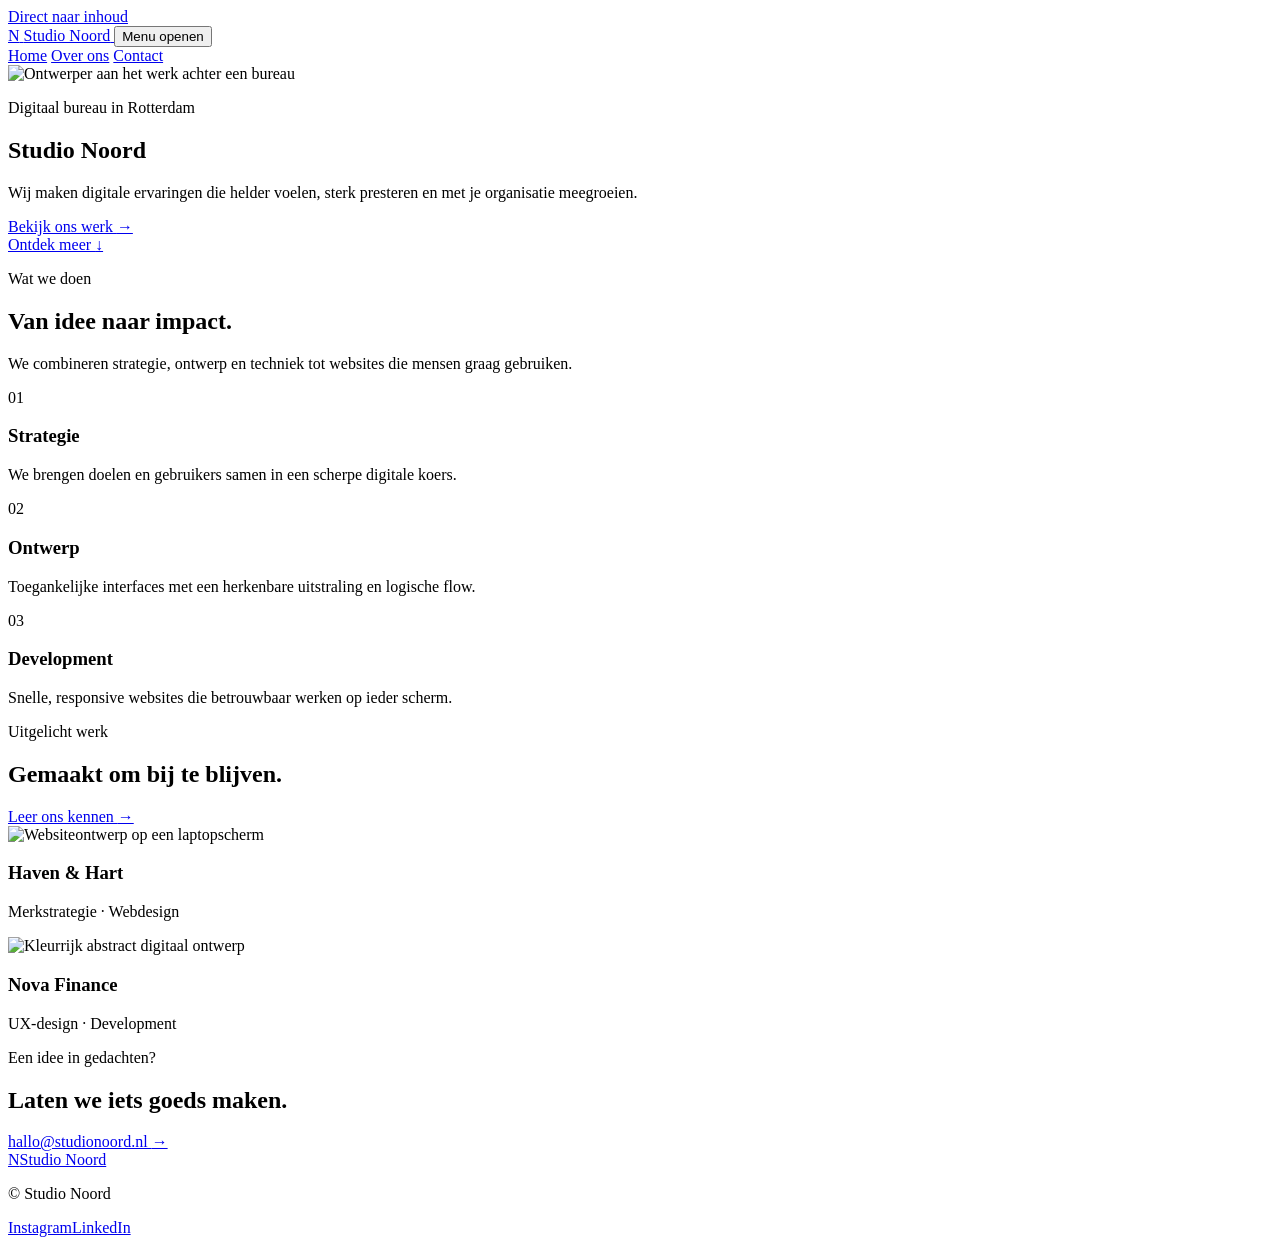
==== index.html @ 5a5fec5f "feat: voeg responsive homepage toe" ====
<!doctype html>
<html lang="nl">
<head>
  <meta charset="UTF-8">
  <meta name="viewport" content="width=device-width, initial-scale=1.0">
  <meta name="description" content="Studio Noord ontwerpt heldere digitale ervaringen voor ambitieuze organisaties.">
  <title>Studio Noord | Digitaal ontwerp</title>
  <link rel="preconnect" href="https://fonts.googleapis.com">
  <link rel="preconnect" href="https://fonts.gstatic.com" crossorigin>
  <link href="https://fonts.googleapis.com/css2?family=DM+Sans:wght@400;500;600;700&family=Space+Grotesk:wght@500;600;700&display=swap" rel="stylesheet">
  <link rel="stylesheet" href="css/style.css">
  <script src="js/main.js" defer></script>
</head>
<body>
  <a class="skip-link" href="#main">Direct naar inhoud</a>
  <header class="site-header">
    <a class="brand" href="index.html" aria-label="Studio Noord, home">
      <span class="brand-mark">N</span>
      <span>Studio Noord</span>
    </a>
    <button class="menu-button" type="button" aria-expanded="false" aria-controls="main-nav">
      <span class="menu-icon" aria-hidden="true"></span>
      <span class="sr-only">Menu openen</span>
    </button>
    <nav id="main-nav" class="main-nav" aria-label="Hoofdnavigatie">
      <a class="active" href="index.html" aria-current="page">Home</a>
      <a href="over-ons.html">Over ons</a>
      <a class="nav-cta" href="#contact">Contact</a>
    </nav>
  </header>

  <main id="main">
    <section class="hero">
      <img src="https://images.unsplash.com/photo-1558655146-9f40138edfeb?auto=format&fit=crop&w=1800&q=85" alt="Ontwerper aan het werk achter een bureau">
      <div class="hero-overlay"></div>
      <div class="hero-content">
        <p class="eyebrow">Digitaal bureau in Rotterdam</p>
        <h1>Studio Noord</h1>
        <p class="hero-text">Wij maken digitale ervaringen die helder voelen, sterk presteren en met je organisatie meegroeien.</p>
        <a class="button button-primary" href="#werk">Bekijk ons werk <span aria-hidden="true">→</span></a>
      </div>
      <a class="scroll-cue" href="#diensten">Ontdek meer <span aria-hidden="true">↓</span></a>
    </section>

    <section id="diensten" class="section">
      <div class="section-heading">
        <div>
          <p class="eyebrow">Wat we doen</p>
          <h2>Van idee naar impact.</h2>
        </div>
        <p>We combineren strategie, ontwerp en techniek tot websites die mensen graag gebruiken.</p>
      </div>
      <div class="service-grid">
        <article class="service">
          <span class="service-number">01</span>
          <h3>Strategie</h3>
          <p>We brengen doelen en gebruikers samen in een scherpe digitale koers.</p>
        </article>
        <article class="service">
          <span class="service-number">02</span>
          <h3>Ontwerp</h3>
          <p>Toegankelijke interfaces met een herkenbare uitstraling en logische flow.</p>
        </article>
        <article class="service">
          <span class="service-number">03</span>
          <h3>Development</h3>
          <p>Snelle, responsive websites die betrouwbaar werken op ieder scherm.</p>
        </article>
      </div>
    </section>

    <section id="werk" class="work-section">
      <div class="section-heading light">
        <div>
          <p class="eyebrow">Uitgelicht werk</p>
          <h2>Gemaakt om bij te blijven.</h2>
        </div>
        <a class="text-link" href="over-ons.html">Leer ons kennen <span aria-hidden="true">→</span></a>
      </div>
      <div class="project-grid">
        <article class="project project-wide">
          <img src="https://images.unsplash.com/photo-1559028012-481c04fa702d?auto=format&fit=crop&w=1400&q=85" alt="Websiteontwerp op een laptopscherm" loading="lazy">
          <div class="project-meta"><h3>Haven & Hart</h3><p>Merkstrategie · Webdesign</p></div>
        </article>
        <article class="project">
          <img src="https://images.unsplash.com/photo-1618005198919-d3d4b5a92ead?auto=format&fit=crop&w=1000&q=85" alt="Kleurrijk abstract digitaal ontwerp" loading="lazy">
          <div class="project-meta"><h3>Nova Finance</h3><p>UX-design · Development</p></div>
        </article>
      </div>
    </section>

    <section id="contact" class="contact-section">
      <p class="eyebrow">Een idee in gedachten?</p>
      <h2>Laten we iets goeds maken.</h2>
      <a class="button button-dark" href="mailto:hallo@studionoord.nl">hallo@studionoord.nl <span aria-hidden="true">→</span></a>
    </section>
  </main>

  <footer class="site-footer">
    <a class="brand" href="index.html"><span class="brand-mark">N</span><span>Studio Noord</span></a>
    <p>© <span data-year></span> Studio Noord</p>
    <div class="footer-links"><a href="#">Instagram</a><a href="#">LinkedIn</a></div>
  </footer>
</body>
</html>
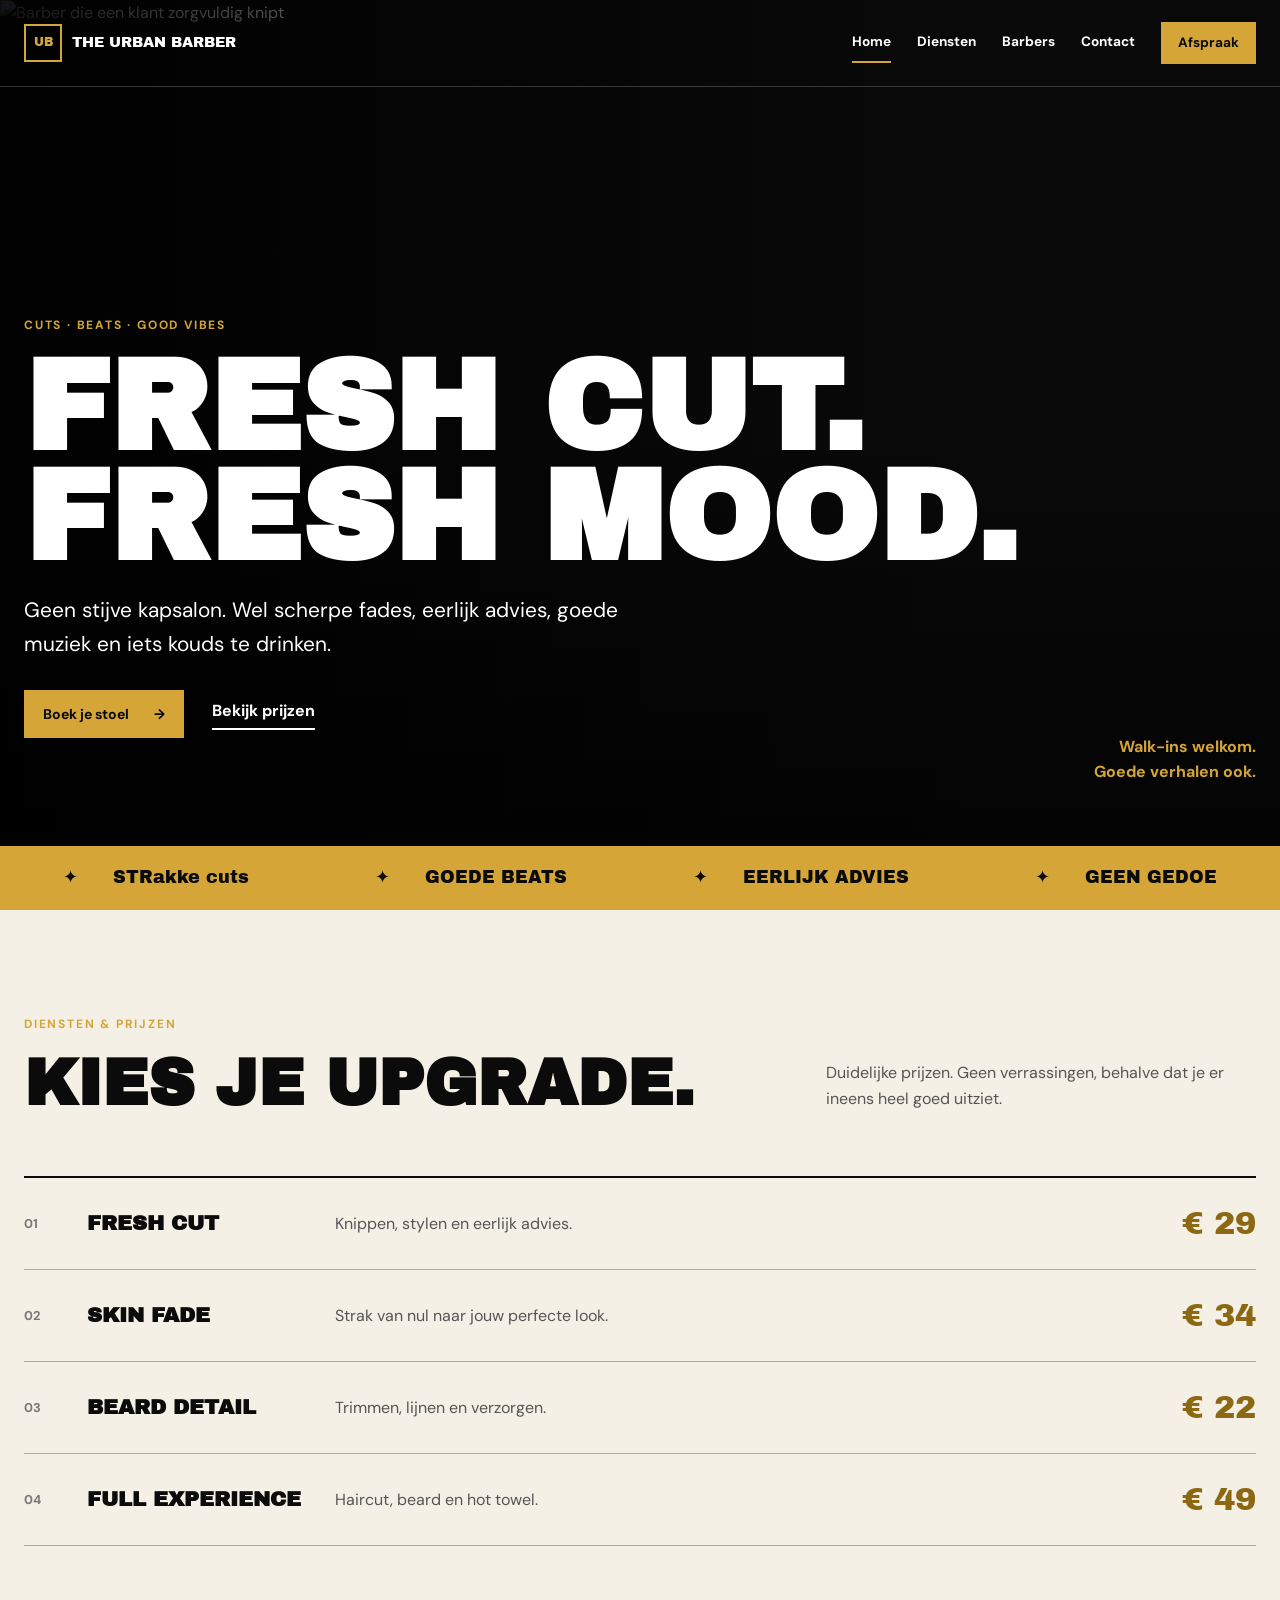
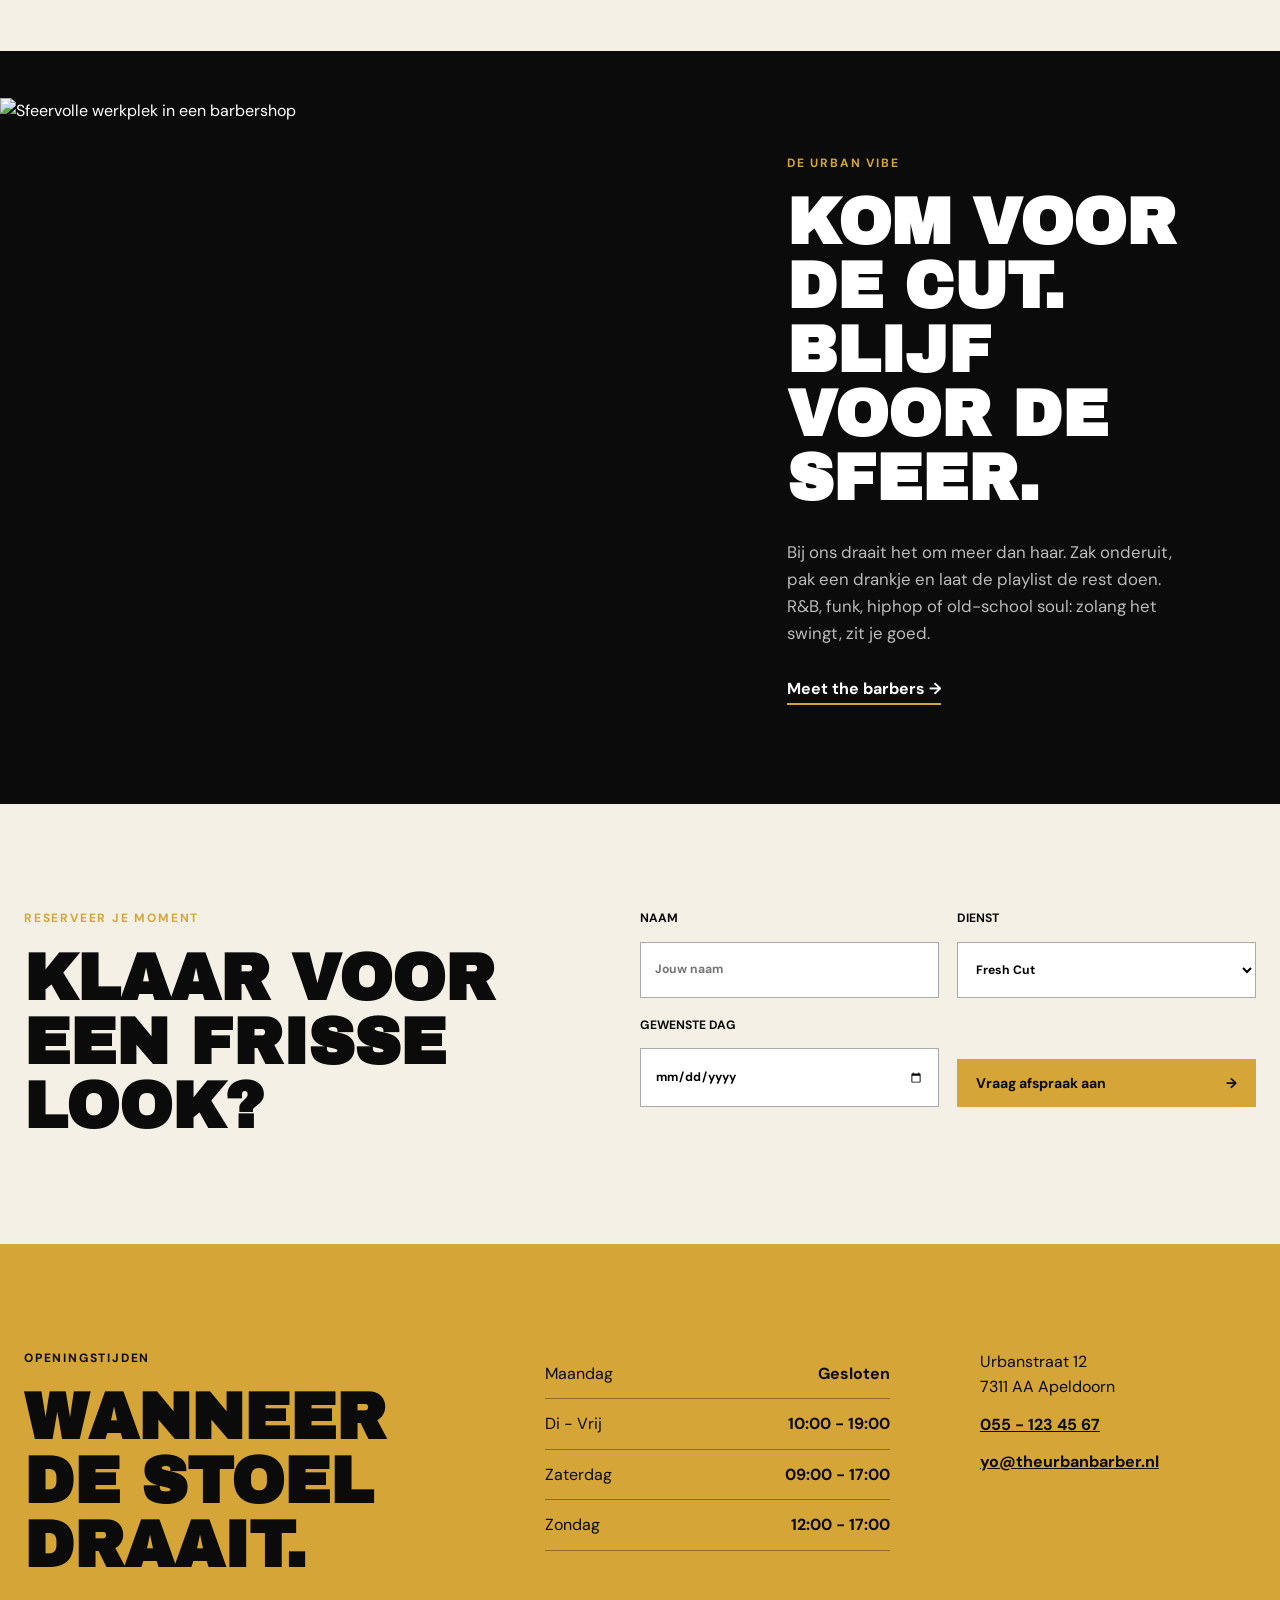
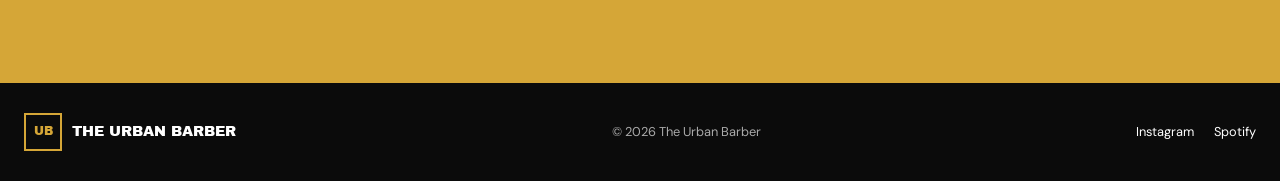
==== commit 2eca2d05: "feat: bouw website om naar The Urban Barber" ====
--- a/index.html
+++ b/index.html
@@ -3,103 +3,101 @@
 <head>
   <meta charset="UTF-8">
   <meta name="viewport" content="width=device-width, initial-scale=1.0">
-  <meta name="description" content="Studio Noord ontwerpt heldere digitale ervaringen voor ambitieuze organisaties.">
-  <title>Studio Noord | Digitaal ontwerp</title>
+  <meta name="description" content="The Urban Barber: strakke cuts, goede beats en een ontspannen sfeer.">
+  <title>The Urban Barber | Cuts, beats & good vibes</title>
   <link rel="preconnect" href="https://fonts.googleapis.com">
   <link rel="preconnect" href="https://fonts.gstatic.com" crossorigin>
-  <link href="https://fonts.googleapis.com/css2?family=DM+Sans:wght@400;500;600;700&family=Space+Grotesk:wght@500;600;700&display=swap" rel="stylesheet">
+  <link href="https://fonts.googleapis.com/css2?family=Archivo+Black&family=DM+Sans:wght@400;500;600;700&display=swap" rel="stylesheet">
   <link rel="stylesheet" href="css/style.css">
   <script src="js/main.js" defer></script>
 </head>
 <body>
   <a class="skip-link" href="#main">Direct naar inhoud</a>
   <header class="site-header">
-    <a class="brand" href="index.html" aria-label="Studio Noord, home">
-      <span class="brand-mark">N</span>
-      <span>Studio Noord</span>
+    <a class="brand" href="index.html" aria-label="The Urban Barber, home">
+      <span class="brand-mark">UB</span>
+      <span>The Urban Barber</span>
     </a>
     <button class="menu-button" type="button" aria-expanded="false" aria-controls="main-nav">
-      <span class="menu-icon" aria-hidden="true"></span>
-      <span class="sr-only">Menu openen</span>
+      <span class="menu-icon" aria-hidden="true"></span><span class="sr-only">Menu openen</span>
     </button>
     <nav id="main-nav" class="main-nav" aria-label="Hoofdnavigatie">
       <a class="active" href="index.html" aria-current="page">Home</a>
-      <a href="over-ons.html">Over ons</a>
-      <a class="nav-cta" href="#contact">Contact</a>
+      <a href="#diensten">Diensten</a>
+      <a href="over-ons.html">Barbers</a>
+      <a href="#contact">Contact</a>
+      <a class="nav-cta" href="#afspraak">Afspraak</a>
     </nav>
   </header>
 
   <main id="main">
     <section class="hero">
-      <img src="https://images.unsplash.com/photo-1558655146-9f40138edfeb?auto=format&fit=crop&w=1800&q=85" alt="Ontwerper aan het werk achter een bureau">
+      <img src="https://images.unsplash.com/photo-1503951914875-452162b0f3f1?auto=format&fit=crop&w=1900&q=88" alt="Barber die een klant zorgvuldig knipt">
       <div class="hero-overlay"></div>
       <div class="hero-content">
-        <p class="eyebrow">Digitaal bureau in Rotterdam</p>
-        <h1>Studio Noord</h1>
-        <p class="hero-text">Wij maken digitale ervaringen die helder voelen, sterk presteren en met je organisatie meegroeien.</p>
-        <a class="button button-primary" href="#werk">Bekijk ons werk <span aria-hidden="true">→</span></a>
+        <p class="eyebrow">Cuts · Beats · Good vibes</p>
+        <h1>Fresh cut.<br>Fresh mood.</h1>
+        <p class="hero-text">Geen stijve kapsalon. Wel scherpe fades, eerlijk advies, goede muziek en iets kouds te drinken.</p>
+        <div class="hero-actions">
+          <a class="button button-primary" href="#afspraak">Boek je stoel <span aria-hidden="true">→</span></a>
+          <a class="text-link" href="#diensten">Bekijk prijzen</a>
+        </div>
       </div>
-      <a class="scroll-cue" href="#diensten">Ontdek meer <span aria-hidden="true">↓</span></a>
+      <p class="hero-note">Walk-ins welkom.<br>Goede verhalen ook.</p>
+    </section>
+
+    <section class="ticker" aria-label="Sfeer van The Urban Barber">
+      <span>STRakke cuts</span><span>GOEDE BEATS</span><span>EERLIJK ADVIES</span><span>GEEN GEDOE</span>
     </section>
 
     <section id="diensten" class="section">
       <div class="section-heading">
-        <div>
-          <p class="eyebrow">Wat we doen</p>
-          <h2>Van idee naar impact.</h2>
-        </div>
-        <p>We combineren strategie, ontwerp en techniek tot websites die mensen graag gebruiken.</p>
+        <div><p class="eyebrow">Diensten & prijzen</p><h2>Kies je upgrade.</h2></div>
+        <p>Duidelijke prijzen. Geen verrassingen, behalve dat je er ineens heel goed uitziet.</p>
       </div>
-      <div class="service-grid">
-        <article class="service">
-          <span class="service-number">01</span>
-          <h3>Strategie</h3>
-          <p>We brengen doelen en gebruikers samen in een scherpe digitale koers.</p>
-        </article>
-        <article class="service">
-          <span class="service-number">02</span>
-          <h3>Ontwerp</h3>
-          <p>Toegankelijke interfaces met een herkenbare uitstraling en logische flow.</p>
-        </article>
-        <article class="service">
-          <span class="service-number">03</span>
-          <h3>Development</h3>
-          <p>Snelle, responsive websites die betrouwbaar werken op ieder scherm.</p>
-        </article>
+      <div class="price-list">
+        <article class="price-item"><div><span>01</span><h3>Fresh Cut</h3><p>Knippen, stylen en eerlijk advies.</p></div><strong>€ 29</strong></article>
+        <article class="price-item"><div><span>02</span><h3>Skin Fade</h3><p>Strak van nul naar jouw perfecte look.</p></div><strong>€ 34</strong></article>
+        <article class="price-item"><div><span>03</span><h3>Beard Detail</h3><p>Trimmen, lijnen en verzorgen.</p></div><strong>€ 22</strong></article>
+        <article class="price-item"><div><span>04</span><h3>Full Experience</h3><p>Haircut, beard en hot towel.</p></div><strong>€ 49</strong></article>
       </div>
     </section>
 
-    <section id="werk" class="work-section">
-      <div class="section-heading light">
-        <div>
-          <p class="eyebrow">Uitgelicht werk</p>
-          <h2>Gemaakt om bij te blijven.</h2>
-        </div>
-        <a class="text-link" href="over-ons.html">Leer ons kennen <span aria-hidden="true">→</span></a>
-      </div>
-      <div class="project-grid">
-        <article class="project project-wide">
-          <img src="https://images.unsplash.com/photo-1559028012-481c04fa702d?auto=format&fit=crop&w=1400&q=85" alt="Websiteontwerp op een laptopscherm" loading="lazy">
-          <div class="project-meta"><h3>Haven & Hart</h3><p>Merkstrategie · Webdesign</p></div>
-        </article>
-        <article class="project">
-          <img src="https://images.unsplash.com/photo-1618005198919-d3d4b5a92ead?auto=format&fit=crop&w=1000&q=85" alt="Kleurrijk abstract digitaal ontwerp" loading="lazy">
-          <div class="project-meta"><h3>Nova Finance</h3><p>UX-design · Development</p></div>
-        </article>
+    <section class="vibe-section">
+      <img src="https://images.unsplash.com/photo-1621605815971-fbc98d665033?auto=format&fit=crop&w=1500&q=88" alt="Sfeervolle werkplek in een barbershop" loading="lazy">
+      <div class="vibe-copy">
+        <p class="eyebrow">De Urban vibe</p>
+        <h2>Kom voor de cut. Blijf voor de sfeer.</h2>
+        <p>Bij ons draait het om meer dan haar. Zak onderuit, pak een drankje en laat de playlist de rest doen. R&B, funk, hiphop of old-school soul: zolang het swingt, zit je goed.</p>
+        <a class="text-link gold" href="over-ons.html">Meet the barbers <span aria-hidden="true">→</span></a>
       </div>
     </section>
 
+    <section id="afspraak" class="booking-section">
+      <div>
+        <p class="eyebrow">Reserveer je moment</p>
+        <h2>Klaar voor een frisse look?</h2>
+      </div>
+      <form class="booking-form">
+        <label>Naam<input type="text" name="naam" placeholder="Jouw naam" required></label>
+        <label>Dienst<select name="dienst"><option>Fresh Cut</option><option>Skin Fade</option><option>Beard Detail</option><option>Full Experience</option></select></label>
+        <label>Gewenste dag<input type="date" name="datum" required></label>
+        <button class="button button-primary" type="submit">Vraag afspraak aan <span aria-hidden="true">→</span></button>
+        <p class="form-status" aria-live="polite"></p>
+      </form>
+    </section>
+
     <section id="contact" class="contact-section">
-      <p class="eyebrow">Een idee in gedachten?</p>
-      <h2>Laten we iets goeds maken.</h2>
-      <a class="button button-dark" href="mailto:hallo@studionoord.nl">hallo@studionoord.nl <span aria-hidden="true">→</span></a>
+      <div><p class="eyebrow">Openingstijden</p><h2>Wanneer de stoel draait.</h2></div>
+      <dl class="hours"><div><dt>Maandag</dt><dd>Gesloten</dd></div><div><dt>Di - Vrij</dt><dd>10:00 - 19:00</dd></div><div><dt>Zaterdag</dt><dd>09:00 - 17:00</dd></div><div><dt>Zondag</dt><dd>12:00 - 17:00</dd></div></dl>
+      <div class="contact-details"><p>Urbanstraat 12<br>7311 AA Apeldoorn</p><a href="tel:+31551234567">055 - 123 45 67</a><a href="mailto:yo@theurbanbarber.nl">yo@theurbanbarber.nl</a></div>
     </section>
   </main>
 
   <footer class="site-footer">
-    <a class="brand" href="index.html"><span class="brand-mark">N</span><span>Studio Noord</span></a>
-    <p>© <span data-year></span> Studio Noord</p>
-    <div class="footer-links"><a href="#">Instagram</a><a href="#">LinkedIn</a></div>
+    <a class="brand" href="index.html"><span class="brand-mark">UB</span><span>The Urban Barber</span></a>
+    <p>© <span data-year></span> The Urban Barber</p>
+    <div class="footer-links"><a href="#">Instagram</a><a href="#">Spotify</a></div>
   </footer>
 </body>
 </html>
--- a/css/style.css
+++ b/css/style.css
@@ -0,0 +1,8 @@
+:root{--black:#0b0b0b;--ink:#151515;--gold:#d5a637;--cream:#f4f0e6;--white:#fff;--muted:#aaa;--line:#343434;--max:1240px}
+*{box-sizing:border-box}html{scroll-behavior:smooth}body{margin:0;background:var(--black);color:var(--white);font-family:"DM Sans",sans-serif;line-height:1.6}img{display:block;width:100%;object-fit:cover}a{color:inherit;text-decoration:none}h1,h2,h3,p{margin-top:0}h1,h2,h3,.brand{font-family:"Archivo Black",sans-serif;letter-spacing:0;text-transform:uppercase}h2{margin-bottom:0;font-size:clamp(2.3rem,5vw,4.8rem);line-height:1}.sr-only{position:absolute;width:1px;height:1px;padding:0;margin:-1px;overflow:hidden;clip:rect(0,0,0,0);white-space:nowrap;border:0}.skip-link{position:fixed;top:8px;left:8px;z-index:100;padding:10px 16px;background:var(--gold);color:var(--black);transform:translateY(-150%)}.skip-link:focus{transform:translateY(0)}
+.site-header{position:absolute;z-index:20;top:0;left:0;display:flex;width:100%;align-items:center;justify-content:space-between;padding:22px max(24px,calc((100vw - var(--max))/2));border-bottom:1px solid rgba(255,255,255,.2)}.site-header.solid{position:relative;background:var(--black)}.brand{display:inline-flex;align-items:center;gap:10px;font-size:.9rem}.brand-mark{display:grid;width:38px;height:38px;place-items:center;border:2px solid var(--gold);color:var(--gold);font-size:.75rem}.main-nav{display:flex;align-items:center;gap:26px;font-size:.85rem;font-weight:700}.main-nav a:not(.nav-cta){padding:8px 0;border-bottom:2px solid transparent}.main-nav a.active,.main-nav a:hover{border-color:var(--gold)}.nav-cta{padding:10px 17px;background:var(--gold);color:var(--black)}.menu-button{display:none;width:44px;height:44px;border:0;background:var(--gold);cursor:pointer}.menu-icon,.menu-icon::before,.menu-icon::after{display:block;width:20px;height:2px;margin:auto;background:var(--black);content:"";transition:.2s}.menu-icon::before{transform:translateY(-6px)}.menu-icon::after{transform:translateY(4px)}
+.hero{position:relative;display:grid;min-height:94vh;align-items:end}.hero>img,.hero-overlay{position:absolute;inset:0;width:100%;height:100%}.hero-overlay{background:linear-gradient(90deg,rgba(0,0,0,.92),rgba(0,0,0,.15) 75%),linear-gradient(0deg,rgba(0,0,0,.65),transparent 50%)}.hero-content{position:relative;z-index:2;width:min(var(--max),calc(100% - 48px));margin:0 auto;padding-bottom:12vh}.eyebrow{margin-bottom:18px;color:var(--gold);font-size:.75rem;font-weight:700;letter-spacing:.15em;text-transform:uppercase}.hero h1,.page-intro h1{max-width:1050px;margin-bottom:20px;font-size:clamp(4.2rem,10vw,9rem);line-height:.86}.hero-text{max-width:630px;margin-bottom:30px;font-size:clamp(1.05rem,2vw,1.3rem)}.hero-actions{display:flex;align-items:center;gap:28px}.button{display:inline-flex;align-items:center;gap:25px;padding:15px 19px;border:0;font:700 .88rem "DM Sans",sans-serif;cursor:pointer}.button-primary{background:var(--gold);color:var(--black)}.text-link{padding-bottom:4px;border-bottom:2px solid var(--white);font-weight:700}.text-link.gold{border-color:var(--gold)}.hero-note{position:absolute;right:max(24px,calc((100vw - var(--max))/2));bottom:45px;z-index:2;color:var(--gold);font-weight:700;text-align:right}.ticker{display:flex;justify-content:space-around;gap:35px;padding:18px;overflow:hidden;background:var(--gold);color:var(--black);font-family:"Archivo Black",sans-serif;font-size:clamp(.8rem,2vw,1.1rem);white-space:nowrap}.ticker span::before{content:"✦";margin-right:35px}
+.section,.booking-section,.contact-section,.barber-grid,.playlist-section{padding:105px max(24px,calc((100vw - var(--max))/2))}.section{background:var(--cream);color:var(--black)}.section-heading{display:flex;align-items:end;justify-content:space-between;gap:60px;margin-bottom:60px}.section-heading>p{max-width:430px;margin-bottom:5px;color:#555}.price-list{border-top:2px solid var(--black)}.price-item{display:flex;align-items:center;justify-content:space-between;gap:30px;padding:28px 0;border-bottom:1px solid #aaa}.price-item div{display:grid;grid-template-columns:45px 230px 1fr;align-items:center;gap:18px}.price-item span{color:#777;font-size:.8rem;font-weight:700}.price-item h3,.price-item p{margin:0}.price-item h3{font-size:1.3rem}.price-item p{color:#555}.price-item strong{color:#8c6812;font:2rem "Archivo Black",sans-serif}
+.vibe-section{display:grid;grid-template-columns:1.15fr 1fr;align-items:center}.vibe-section img{min-height:660px}.vibe-copy{padding:8vw}.vibe-copy h2{margin-bottom:28px}.vibe-copy>p:not(.eyebrow){max-width:570px;margin-bottom:30px;color:#bbb;font-size:1.05rem}.booking-section{display:grid;grid-template-columns:1fr 1.2fr;gap:8vw;background:var(--cream);color:var(--black)}.booking-form{display:grid;grid-template-columns:1fr 1fr;gap:18px}.booking-form label{display:grid;gap:6px;font-size:.76rem;font-weight:700;text-transform:uppercase}.booking-form input,.booking-form select{width:100%;padding:14px;border:1px solid #aaa;background:var(--white);font:inherit}.booking-form .button{align-self:end;justify-content:space-between}.form-status{grid-column:1/-1;margin:0;color:#735718;font-weight:700}.contact-section{display:grid;grid-template-columns:1.25fr 1fr .8fr;gap:7vw;background:var(--gold);color:var(--black)}.contact-section .eyebrow{color:var(--black)}.hours{margin:0}.hours div{display:flex;justify-content:space-between;gap:20px;padding:12px 0;border-bottom:1px solid rgba(0,0,0,.35)}.hours dd{margin:0;font-weight:700}.contact-details{display:flex;flex-direction:column;gap:12px}.contact-details p{margin:0}.contact-details a{font-weight:700;text-decoration:underline}.site-footer{display:flex;align-items:center;justify-content:space-between;gap:25px;padding:30px max(24px,calc((100vw - var(--max))/2));font-size:.8rem}.site-footer p{margin:0;color:var(--muted)}.footer-links{display:flex;gap:20px}
+.page-intro{padding:120px max(24px,calc((100vw - var(--max))/2)) 95px;background:var(--cream);color:var(--black)}.page-intro h1{max-width:1150px}.page-intro>p:last-child{max-width:670px;margin:32px 0 0;color:#555;font-size:1.15rem}.barber-grid{display:grid;grid-template-columns:repeat(3,1fr);gap:25px}.barber img{aspect-ratio:3/4;margin-bottom:22px;filter:grayscale(1);transition:.3s}.barber:hover img{filter:grayscale(0)}.barber span{color:var(--gold);font-size:.72rem;font-weight:700;text-transform:uppercase}.barber h2{margin:8px 0;font-size:2.3rem}.barber p{color:#bbb}.playlist-section{display:grid;grid-template-columns:1.4fr 1fr auto;align-items:end;gap:50px;background:var(--ink)}.playlist-section>p{margin:0;color:#bbb}
+@media(max-width:800px){.site-header{padding:14px 18px}.brand{font-size:.72rem}.menu-button{position:relative;z-index:22;display:block}.main-nav{position:fixed;inset:0;z-index:21;display:none;flex-direction:column;align-items:stretch;justify-content:center;padding:28px;background:var(--black);font-size:1.4rem}.main-nav.open{display:flex}.main-nav .nav-cta{text-align:center}.menu-button[aria-expanded=true] .menu-icon{background:transparent}.menu-button[aria-expanded=true] .menu-icon::before{transform:translateY(1px) rotate(45deg)}.menu-button[aria-expanded=true] .menu-icon::after{transform:translateY(-1px) rotate(-45deg)}.hero{min-height:88vh}.hero-content{width:calc(100% - 40px);padding-bottom:12vh}.hero h1,.page-intro h1{font-size:clamp(3.5rem,18vw,5.5rem)}.hero-note{display:none}.hero-actions{align-items:flex-start;flex-direction:column}.ticker{justify-content:flex-start}.section,.booking-section,.contact-section,.barber-grid,.playlist-section{padding:72px 20px}.section-heading{display:block;margin-bottom:40px}.section-heading>p{margin-top:22px}.price-item div{display:block}.price-item h3{margin:5px 0}.price-item p{display:none}.price-item strong{font-size:1.5rem}.vibe-section{grid-template-columns:1fr}.vibe-section img{min-height:390px}.vibe-copy{padding:70px 20px}.booking-section,.contact-section,.playlist-section{grid-template-columns:1fr;gap:42px}.booking-form{grid-template-columns:1fr}.barber-grid{grid-template-columns:1fr}.barber img{aspect-ratio:4/3}.site-footer{align-items:flex-start;flex-direction:column}.page-intro{padding:85px 20px 65px}}@media(prefers-reduced-motion:reduce){*,*::before,*::after{scroll-behavior:auto!important;transition:none!important}}
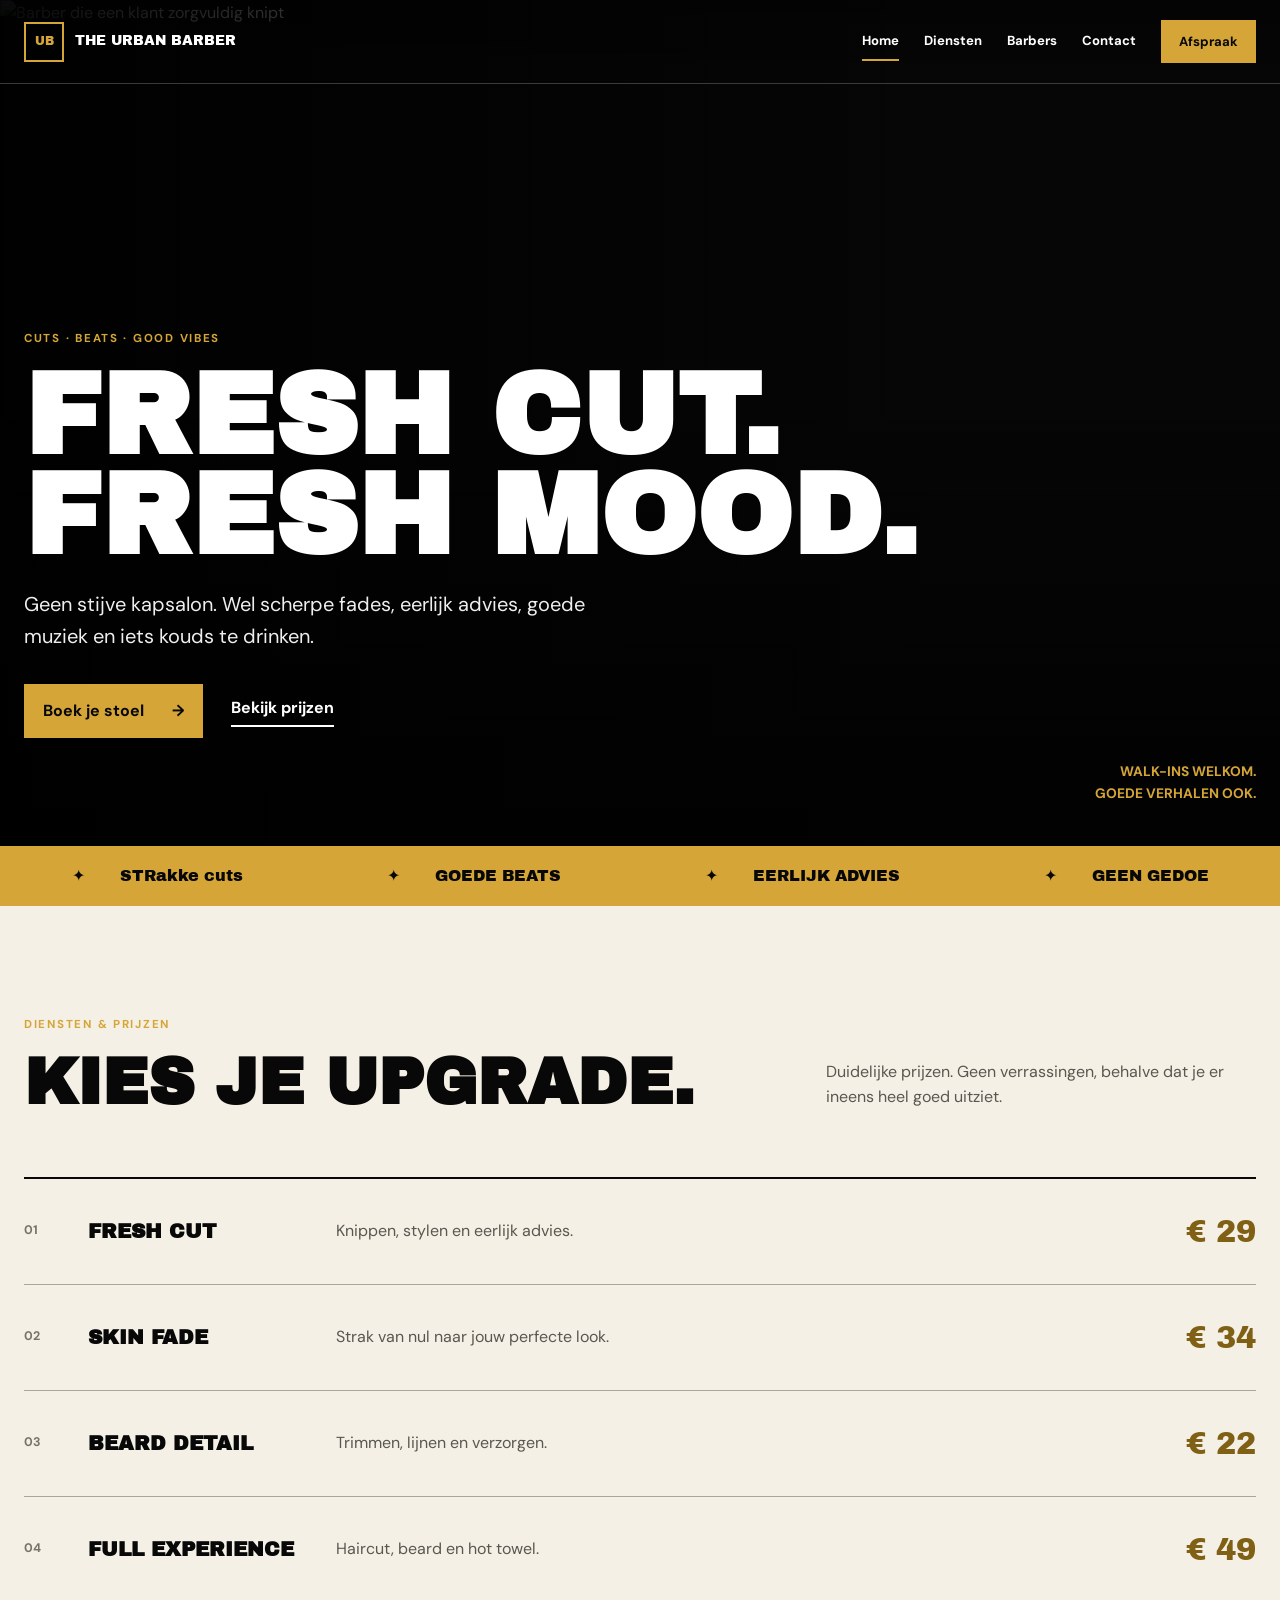
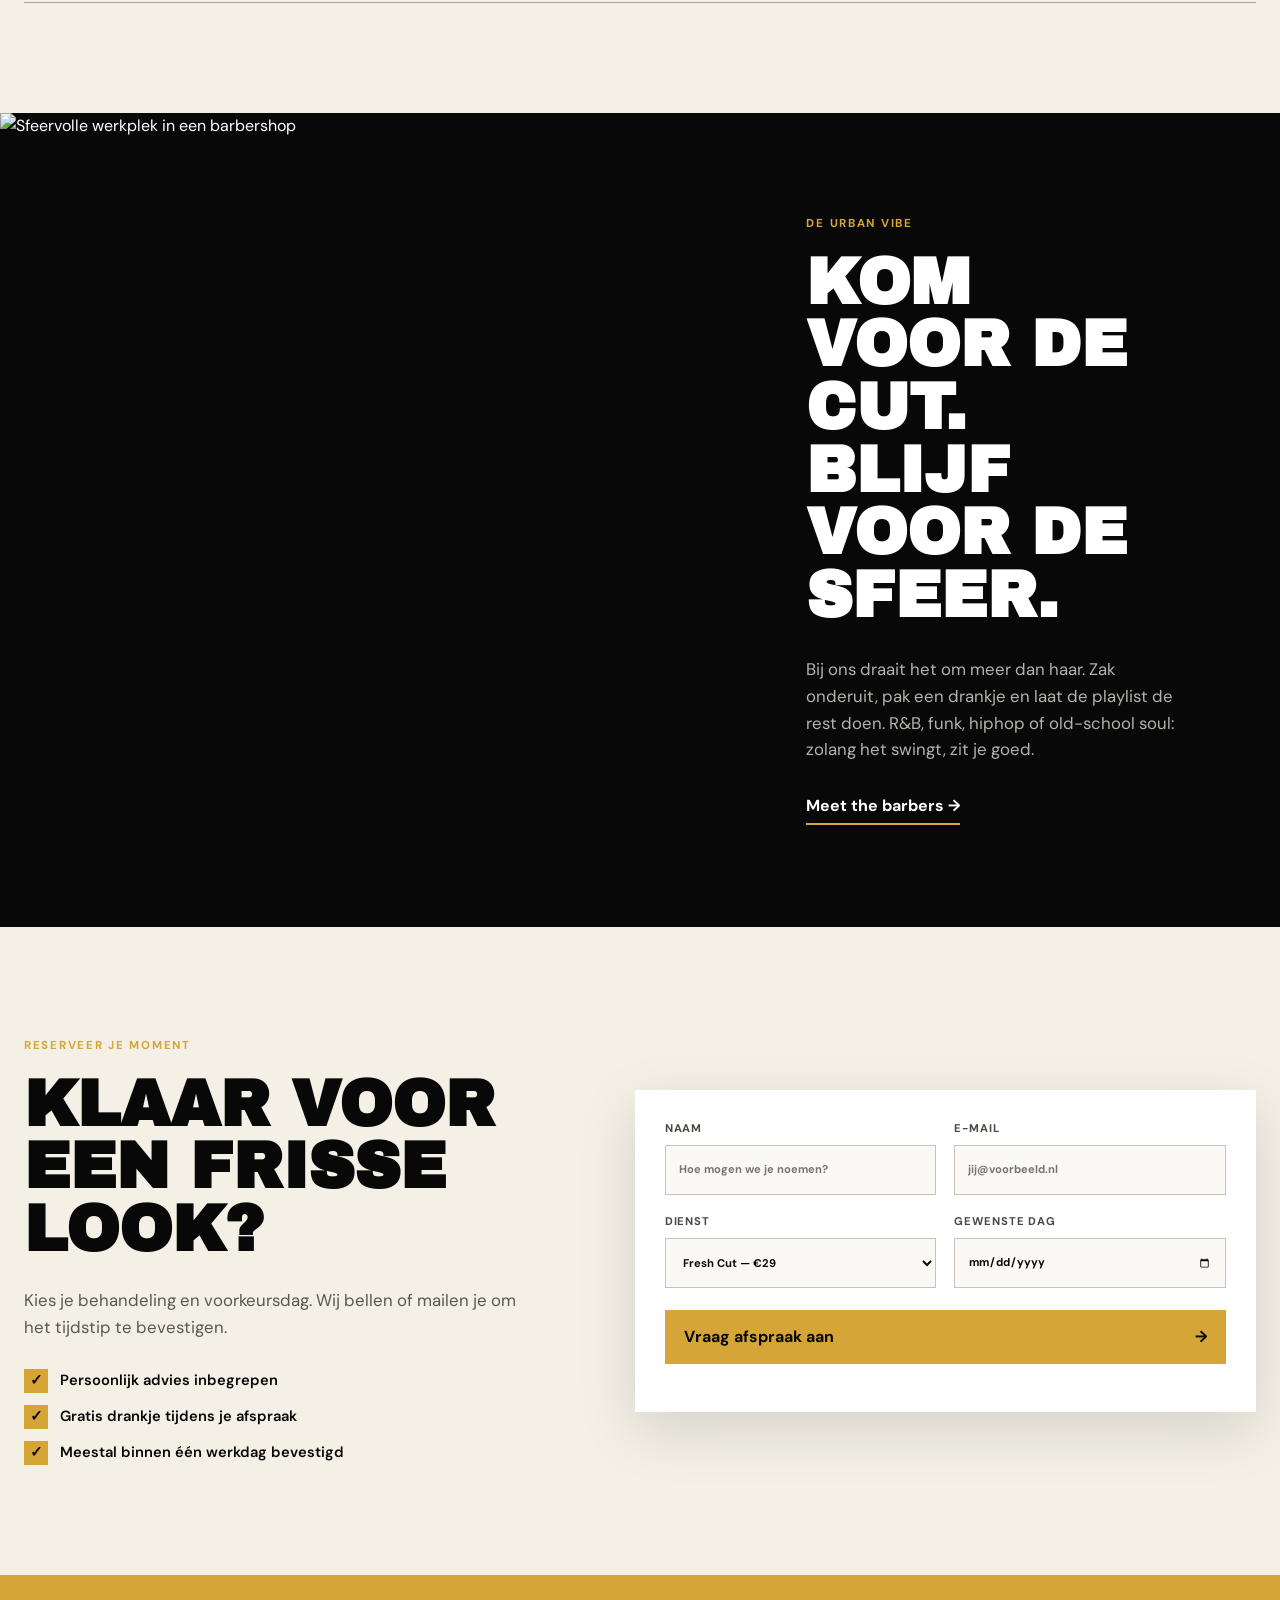
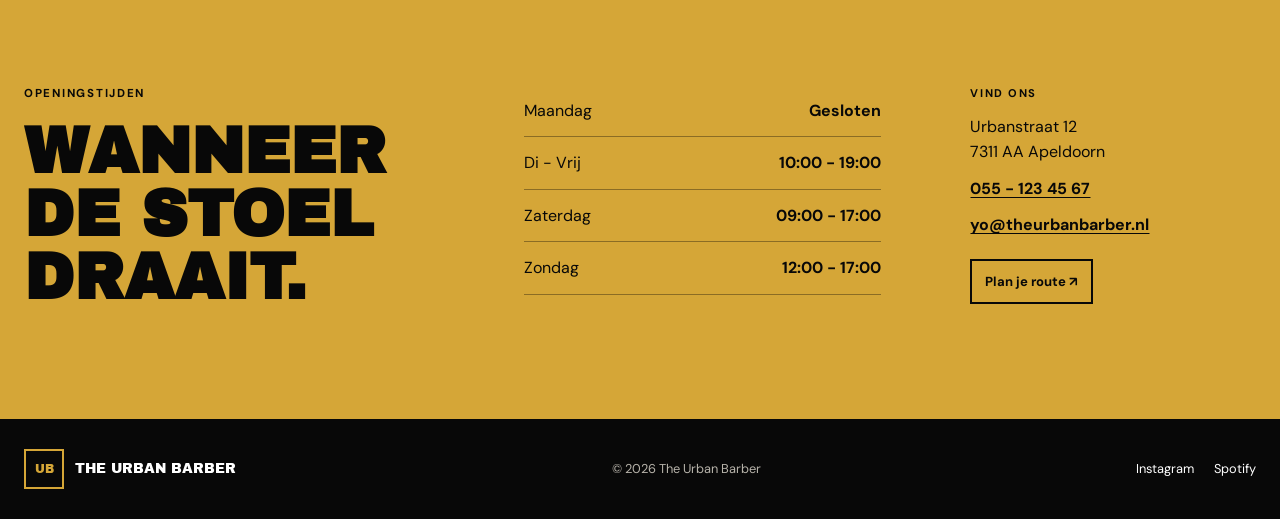
==== commit aed5912a: "feat: verbeter barberdesign en responsive ervaring" ====
--- a/index.html
+++ b/index.html
@@ -8,8 +8,8 @@
   <link rel="preconnect" href="https://fonts.googleapis.com">
   <link rel="preconnect" href="https://fonts.gstatic.com" crossorigin>
   <link href="https://fonts.googleapis.com/css2?family=Archivo+Black&family=DM+Sans:wght@400;500;600;700&display=swap" rel="stylesheet">
-  <link rel="stylesheet" href="css/style.css">
-  <script src="js/main.js" defer></script>
+  <link rel="stylesheet" href="css/style.css?v=2">
+  <script src="js/main.js?v=2" defer></script>
 </head>
 <body>
   <a class="skip-link" href="#main">Direct naar inhoud</a>
@@ -64,7 +64,7 @@
     </section>
 
     <section class="vibe-section">
-      <img src="https://images.unsplash.com/photo-1621605815971-fbc98d665033?auto=format&fit=crop&w=1500&q=88" alt="Sfeervolle werkplek in een barbershop" loading="lazy">
+      <img src="https://images.unsplash.com/photo-1621605815971-fbc98d665033?auto=format&fit=crop&w=1500&q=88" alt="Sfeervolle werkplek in een barbershop">
       <div class="vibe-copy">
         <p class="eyebrow">De Urban vibe</p>
         <h2>Kom voor de cut. Blijf voor de sfeer.</h2>
@@ -74,13 +74,20 @@
     </section>
 
     <section id="afspraak" class="booking-section">
-      <div>
+      <div class="booking-intro">
         <p class="eyebrow">Reserveer je moment</p>
         <h2>Klaar voor een frisse look?</h2>
+        <p>Kies je behandeling en voorkeursdag. Wij bellen of mailen je om het tijdstip te bevestigen.</p>
+        <ul class="booking-perks">
+          <li>Persoonlijk advies inbegrepen</li>
+          <li>Gratis drankje tijdens je afspraak</li>
+          <li>Meestal binnen één werkdag bevestigd</li>
+        </ul>
       </div>
-      <form class="booking-form">
-        <label>Naam<input type="text" name="naam" placeholder="Jouw naam" required></label>
-        <label>Dienst<select name="dienst"><option>Fresh Cut</option><option>Skin Fade</option><option>Beard Detail</option><option>Full Experience</option></select></label>
+      <form class="booking-form" aria-label="Afspraak aanvragen">
+        <label>Naam<input type="text" name="naam" placeholder="Hoe mogen we je noemen?" autocomplete="name" required></label>
+        <label>E-mail<input type="email" name="email" placeholder="jij@voorbeeld.nl" autocomplete="email" required></label>
+        <label>Dienst<select name="dienst"><option>Fresh Cut — €29</option><option>Skin Fade — €34</option><option>Beard Detail — €22</option><option>Full Experience — €49</option></select></label>
         <label>Gewenste dag<input type="date" name="datum" required></label>
         <button class="button button-primary" type="submit">Vraag afspraak aan <span aria-hidden="true">→</span></button>
         <p class="form-status" aria-live="polite"></p>
@@ -90,14 +97,14 @@
     <section id="contact" class="contact-section">
       <div><p class="eyebrow">Openingstijden</p><h2>Wanneer de stoel draait.</h2></div>
       <dl class="hours"><div><dt>Maandag</dt><dd>Gesloten</dd></div><div><dt>Di - Vrij</dt><dd>10:00 - 19:00</dd></div><div><dt>Zaterdag</dt><dd>09:00 - 17:00</dd></div><div><dt>Zondag</dt><dd>12:00 - 17:00</dd></div></dl>
-      <div class="contact-details"><p>Urbanstraat 12<br>7311 AA Apeldoorn</p><a href="tel:+31551234567">055 - 123 45 67</a><a href="mailto:yo@theurbanbarber.nl">yo@theurbanbarber.nl</a></div>
+      <div class="contact-details"><p class="contact-label">Vind ons</p><p>Urbanstraat 12<br>7311 AA Apeldoorn</p><a href="tel:+31551234567">055 - 123 45 67</a><a href="mailto:yo@theurbanbarber.nl">yo@theurbanbarber.nl</a><a class="route-link" href="https://www.google.com/maps/search/?api=1&query=Apeldoorn" target="_blank" rel="noopener">Plan je route ↗</a></div>
     </section>
   </main>
 
   <footer class="site-footer">
     <a class="brand" href="index.html"><span class="brand-mark">UB</span><span>The Urban Barber</span></a>
     <p>© <span data-year></span> The Urban Barber</p>
-    <div class="footer-links"><a href="#">Instagram</a><a href="#">Spotify</a></div>
+    <div class="footer-links"><a href="https://www.instagram.com/" target="_blank" rel="noopener">Instagram</a><a href="https://open.spotify.com/" target="_blank" rel="noopener">Spotify</a></div>
   </footer>
 </body>
 </html>
--- a/css/style.css
+++ b/css/style.css
@@ -1,8 +1,180 @@
-:root{--black:#0b0b0b;--ink:#151515;--gold:#d5a637;--cream:#f4f0e6;--white:#fff;--muted:#aaa;--line:#343434;--max:1240px}
-*{box-sizing:border-box}html{scroll-behavior:smooth}body{margin:0;background:var(--black);color:var(--white);font-family:"DM Sans",sans-serif;line-height:1.6}img{display:block;width:100%;object-fit:cover}a{color:inherit;text-decoration:none}h1,h2,h3,p{margin-top:0}h1,h2,h3,.brand{font-family:"Archivo Black",sans-serif;letter-spacing:0;text-transform:uppercase}h2{margin-bottom:0;font-size:clamp(2.3rem,5vw,4.8rem);line-height:1}.sr-only{position:absolute;width:1px;height:1px;padding:0;margin:-1px;overflow:hidden;clip:rect(0,0,0,0);white-space:nowrap;border:0}.skip-link{position:fixed;top:8px;left:8px;z-index:100;padding:10px 16px;background:var(--gold);color:var(--black);transform:translateY(-150%)}.skip-link:focus{transform:translateY(0)}
-.site-header{position:absolute;z-index:20;top:0;left:0;display:flex;width:100%;align-items:center;justify-content:space-between;padding:22px max(24px,calc((100vw - var(--max))/2));border-bottom:1px solid rgba(255,255,255,.2)}.site-header.solid{position:relative;background:var(--black)}.brand{display:inline-flex;align-items:center;gap:10px;font-size:.9rem}.brand-mark{display:grid;width:38px;height:38px;place-items:center;border:2px solid var(--gold);color:var(--gold);font-size:.75rem}.main-nav{display:flex;align-items:center;gap:26px;font-size:.85rem;font-weight:700}.main-nav a:not(.nav-cta){padding:8px 0;border-bottom:2px solid transparent}.main-nav a.active,.main-nav a:hover{border-color:var(--gold)}.nav-cta{padding:10px 17px;background:var(--gold);color:var(--black)}.menu-button{display:none;width:44px;height:44px;border:0;background:var(--gold);cursor:pointer}.menu-icon,.menu-icon::before,.menu-icon::after{display:block;width:20px;height:2px;margin:auto;background:var(--black);content:"";transition:.2s}.menu-icon::before{transform:translateY(-6px)}.menu-icon::after{transform:translateY(4px)}
-.hero{position:relative;display:grid;min-height:94vh;align-items:end}.hero>img,.hero-overlay{position:absolute;inset:0;width:100%;height:100%}.hero-overlay{background:linear-gradient(90deg,rgba(0,0,0,.92),rgba(0,0,0,.15) 75%),linear-gradient(0deg,rgba(0,0,0,.65),transparent 50%)}.hero-content{position:relative;z-index:2;width:min(var(--max),calc(100% - 48px));margin:0 auto;padding-bottom:12vh}.eyebrow{margin-bottom:18px;color:var(--gold);font-size:.75rem;font-weight:700;letter-spacing:.15em;text-transform:uppercase}.hero h1,.page-intro h1{max-width:1050px;margin-bottom:20px;font-size:clamp(4.2rem,10vw,9rem);line-height:.86}.hero-text{max-width:630px;margin-bottom:30px;font-size:clamp(1.05rem,2vw,1.3rem)}.hero-actions{display:flex;align-items:center;gap:28px}.button{display:inline-flex;align-items:center;gap:25px;padding:15px 19px;border:0;font:700 .88rem "DM Sans",sans-serif;cursor:pointer}.button-primary{background:var(--gold);color:var(--black)}.text-link{padding-bottom:4px;border-bottom:2px solid var(--white);font-weight:700}.text-link.gold{border-color:var(--gold)}.hero-note{position:absolute;right:max(24px,calc((100vw - var(--max))/2));bottom:45px;z-index:2;color:var(--gold);font-weight:700;text-align:right}.ticker{display:flex;justify-content:space-around;gap:35px;padding:18px;overflow:hidden;background:var(--gold);color:var(--black);font-family:"Archivo Black",sans-serif;font-size:clamp(.8rem,2vw,1.1rem);white-space:nowrap}.ticker span::before{content:"✦";margin-right:35px}
-.section,.booking-section,.contact-section,.barber-grid,.playlist-section{padding:105px max(24px,calc((100vw - var(--max))/2))}.section{background:var(--cream);color:var(--black)}.section-heading{display:flex;align-items:end;justify-content:space-between;gap:60px;margin-bottom:60px}.section-heading>p{max-width:430px;margin-bottom:5px;color:#555}.price-list{border-top:2px solid var(--black)}.price-item{display:flex;align-items:center;justify-content:space-between;gap:30px;padding:28px 0;border-bottom:1px solid #aaa}.price-item div{display:grid;grid-template-columns:45px 230px 1fr;align-items:center;gap:18px}.price-item span{color:#777;font-size:.8rem;font-weight:700}.price-item h3,.price-item p{margin:0}.price-item h3{font-size:1.3rem}.price-item p{color:#555}.price-item strong{color:#8c6812;font:2rem "Archivo Black",sans-serif}
-.vibe-section{display:grid;grid-template-columns:1.15fr 1fr;align-items:center}.vibe-section img{min-height:660px}.vibe-copy{padding:8vw}.vibe-copy h2{margin-bottom:28px}.vibe-copy>p:not(.eyebrow){max-width:570px;margin-bottom:30px;color:#bbb;font-size:1.05rem}.booking-section{display:grid;grid-template-columns:1fr 1.2fr;gap:8vw;background:var(--cream);color:var(--black)}.booking-form{display:grid;grid-template-columns:1fr 1fr;gap:18px}.booking-form label{display:grid;gap:6px;font-size:.76rem;font-weight:700;text-transform:uppercase}.booking-form input,.booking-form select{width:100%;padding:14px;border:1px solid #aaa;background:var(--white);font:inherit}.booking-form .button{align-self:end;justify-content:space-between}.form-status{grid-column:1/-1;margin:0;color:#735718;font-weight:700}.contact-section{display:grid;grid-template-columns:1.25fr 1fr .8fr;gap:7vw;background:var(--gold);color:var(--black)}.contact-section .eyebrow{color:var(--black)}.hours{margin:0}.hours div{display:flex;justify-content:space-between;gap:20px;padding:12px 0;border-bottom:1px solid rgba(0,0,0,.35)}.hours dd{margin:0;font-weight:700}.contact-details{display:flex;flex-direction:column;gap:12px}.contact-details p{margin:0}.contact-details a{font-weight:700;text-decoration:underline}.site-footer{display:flex;align-items:center;justify-content:space-between;gap:25px;padding:30px max(24px,calc((100vw - var(--max))/2));font-size:.8rem}.site-footer p{margin:0;color:var(--muted)}.footer-links{display:flex;gap:20px}
-.page-intro{padding:120px max(24px,calc((100vw - var(--max))/2)) 95px;background:var(--cream);color:var(--black)}.page-intro h1{max-width:1150px}.page-intro>p:last-child{max-width:670px;margin:32px 0 0;color:#555;font-size:1.15rem}.barber-grid{display:grid;grid-template-columns:repeat(3,1fr);gap:25px}.barber img{aspect-ratio:3/4;margin-bottom:22px;filter:grayscale(1);transition:.3s}.barber:hover img{filter:grayscale(0)}.barber span{color:var(--gold);font-size:.72rem;font-weight:700;text-transform:uppercase}.barber h2{margin:8px 0;font-size:2.3rem}.barber p{color:#bbb}.playlist-section{display:grid;grid-template-columns:1.4fr 1fr auto;align-items:end;gap:50px;background:var(--ink)}.playlist-section>p{margin:0;color:#bbb}
-@media(max-width:800px){.site-header{padding:14px 18px}.brand{font-size:.72rem}.menu-button{position:relative;z-index:22;display:block}.main-nav{position:fixed;inset:0;z-index:21;display:none;flex-direction:column;align-items:stretch;justify-content:center;padding:28px;background:var(--black);font-size:1.4rem}.main-nav.open{display:flex}.main-nav .nav-cta{text-align:center}.menu-button[aria-expanded=true] .menu-icon{background:transparent}.menu-button[aria-expanded=true] .menu-icon::before{transform:translateY(1px) rotate(45deg)}.menu-button[aria-expanded=true] .menu-icon::after{transform:translateY(-1px) rotate(-45deg)}.hero{min-height:88vh}.hero-content{width:calc(100% - 40px);padding-bottom:12vh}.hero h1,.page-intro h1{font-size:clamp(3.5rem,18vw,5.5rem)}.hero-note{display:none}.hero-actions{align-items:flex-start;flex-direction:column}.ticker{justify-content:flex-start}.section,.booking-section,.contact-section,.barber-grid,.playlist-section{padding:72px 20px}.section-heading{display:block;margin-bottom:40px}.section-heading>p{margin-top:22px}.price-item div{display:block}.price-item h3{margin:5px 0}.price-item p{display:none}.price-item strong{font-size:1.5rem}.vibe-section{grid-template-columns:1fr}.vibe-section img{min-height:390px}.vibe-copy{padding:70px 20px}.booking-section,.contact-section,.playlist-section{grid-template-columns:1fr;gap:42px}.booking-form{grid-template-columns:1fr}.barber-grid{grid-template-columns:1fr}.barber img{aspect-ratio:4/3}.site-footer{align-items:flex-start;flex-direction:column}.page-intro{padding:85px 20px 65px}}@media(prefers-reduced-motion:reduce){*,*::before,*::after{scroll-behavior:auto!important;transition:none!important}}
+:root {
+  --black: #080808;
+  --ink: #121212;
+  --panel: #1a1917;
+  --gold: #d5a637;
+  --gold-light: #f0ca68;
+  --cream: #f4f0e6;
+  --white: #ffffff;
+  --muted: #b7b3aa;
+  --line: rgba(255, 255, 255, 0.16);
+  --max: 1240px;
+}
+
+* { box-sizing: border-box; }
+html { scroll-behavior: smooth; }
+body { margin: 0; overflow-x: hidden; background: var(--black); color: var(--white); font-family: "DM Sans", sans-serif; line-height: 1.6; }
+body.menu-open { overflow: hidden; }
+img { display: block; width: 100%; object-fit: cover; }
+a { color: inherit; text-decoration: none; }
+button, input, select { font: inherit; }
+h1, h2, h3, p { margin-top: 0; }
+h1, h2, h3, .brand { font-family: "Archivo Black", sans-serif; letter-spacing: 0; text-transform: uppercase; }
+h2 { max-width: 760px; margin-bottom: 0; font-size: clamp(2.5rem, 5vw, 4.9rem); line-height: 0.98; }
+.sr-only { position: absolute; width: 1px; height: 1px; padding: 0; margin: -1px; overflow: hidden; clip: rect(0, 0, 0, 0); white-space: nowrap; border: 0; }
+.skip-link { position: fixed; top: 8px; left: 8px; z-index: 100; padding: 10px 16px; background: var(--gold); color: var(--black); transform: translateY(-150%); }
+.skip-link:focus { transform: translateY(0); }
+
+.site-header { position: absolute; z-index: 20; top: 0; left: 0; display: flex; width: 100%; align-items: center; justify-content: space-between; padding: 20px max(24px, calc((100vw - var(--max)) / 2)); border-bottom: 1px solid rgba(255,255,255,.22); background: linear-gradient(rgba(0,0,0,.35), transparent); }
+.site-header.solid { position: relative; background: var(--black); }
+.brand { display: inline-flex; align-items: center; gap: 11px; font-size: .86rem; }
+.brand-mark { display: grid; width: 40px; height: 40px; place-items: center; border: 2px solid var(--gold); color: var(--gold); font-size: .74rem; }
+.main-nav { display: flex; align-items: center; gap: 25px; font-size: .82rem; font-weight: 700; }
+.main-nav a:not(.nav-cta) { padding: 8px 0; border-bottom: 2px solid transparent; }
+.main-nav a.active, .main-nav a:hover { border-color: var(--gold); }
+.nav-cta { padding: 11px 18px; background: var(--gold); color: var(--black); transition: background .2s, transform .2s; }
+.nav-cta:hover { background: var(--gold-light); transform: translateY(-2px); }
+.menu-button { display: none; width: 44px; height: 44px; border: 0; background: var(--gold); cursor: pointer; }
+.menu-icon, .menu-icon::before, .menu-icon::after { display: block; width: 20px; height: 2px; margin: auto; background: var(--black); content: ""; transition: .2s; }
+.menu-icon::before { transform: translateY(-6px); }
+.menu-icon::after { transform: translateY(4px); }
+
+.hero { position: relative; display: grid; min-height: 94vh; align-items: end; isolation: isolate; }
+.hero > img, .hero-overlay { position: absolute; inset: 0; width: 100%; height: 100%; }
+.hero > img { z-index: -2; object-position: center 38%; }
+.hero-overlay { z-index: -1; background: linear-gradient(90deg, rgba(0,0,0,.94), rgba(0,0,0,.25) 76%), linear-gradient(0deg, rgba(0,0,0,.78), transparent 55%); }
+.hero-content { width: min(var(--max), calc(100% - 48px)); margin: 0 auto; padding-bottom: 12vh; }
+.eyebrow { margin-bottom: 18px; color: var(--gold); font-size: .72rem; font-weight: 700; letter-spacing: .15em; text-transform: uppercase; }
+.hero h1, .page-intro h1 { max-width: 1060px; margin-bottom: 22px; font-size: clamp(4rem, 9vw, 8.3rem); line-height: .87; }
+.hero-text { max-width: 620px; margin-bottom: 32px; color: #eee; font-size: clamp(1rem, 2vw, 1.25rem); }
+.hero-actions { display: flex; align-items: center; gap: 28px; }
+.button { display: inline-flex; min-height: 52px; align-items: center; justify-content: space-between; gap: 28px; padding: 14px 19px; border: 0; font-weight: 700; cursor: pointer; transition: background .2s, transform .2s; }
+.button:hover { transform: translateY(-2px); }
+.button-primary { background: var(--gold); color: var(--black); }
+.button-primary:hover { background: var(--gold-light); }
+.text-link { padding-bottom: 4px; border-bottom: 2px solid var(--white); font-weight: 700; }
+.text-link.gold { border-color: var(--gold); }
+.hero-note { position: absolute; right: max(24px, calc((100vw - var(--max)) / 2)); bottom: 42px; margin: 0; color: var(--gold); font-size: .86rem; font-weight: 700; text-align: right; text-transform: uppercase; }
+.ticker { display: flex; justify-content: space-around; gap: 35px; padding: 17px; overflow: hidden; background: var(--gold); color: var(--black); font-family: "Archivo Black", sans-serif; font-size: clamp(.76rem, 2vw, 1rem); white-space: nowrap; }
+.ticker span::before { content: "✦"; margin-right: 35px; }
+
+.section, .booking-section, .contact-section, .barber-grid, .playlist-section { padding: 110px max(24px, calc((100vw - var(--max)) / 2)); }
+.section, .booking-section, .contact-section { scroll-margin-top: 20px; }
+.section { background: var(--cream); color: var(--black); }
+.section-heading { display: flex; align-items: end; justify-content: space-between; gap: 60px; margin-bottom: 62px; }
+.section-heading > p { max-width: 430px; margin-bottom: 5px; color: #595750; }
+.price-list { border-top: 2px solid var(--black); }
+.price-item { display: flex; min-height: 106px; align-items: center; justify-content: space-between; gap: 30px; padding: 24px 0; border-bottom: 1px solid #aaa69c; transition: padding .2s, background .2s; }
+.price-item:hover { padding-right: 14px; padding-left: 14px; background: rgba(213,166,55,.13); }
+.price-item div { display: grid; grid-template-columns: 46px 230px 1fr; align-items: center; gap: 18px; }
+.price-item span { color: #77736a; font-size: .78rem; font-weight: 700; }
+.price-item h3, .price-item p { margin: 0; }
+.price-item h3 { font-size: 1.25rem; }
+.price-item p { color: #595750; }
+.price-item strong { flex: 0 0 auto; color: #806015; font: 1.9rem "Archivo Black", sans-serif; }
+
+.vibe-section { display: grid; grid-template-columns: minmax(0, 1.1fr) minmax(420px, .9fr); min-height: 680px; background: var(--black); }
+.vibe-section img { height: 100%; min-height: 680px; }
+.vibe-copy { display: flex; flex-direction: column; justify-content: center; padding: clamp(55px, 8vw, 130px); }
+.vibe-copy h2 { margin-bottom: 28px; font-size: clamp(2.7rem, 5vw, 4.8rem); }
+.vibe-copy > p:not(.eyebrow) { max-width: 570px; margin-bottom: 30px; color: var(--muted); font-size: 1.05rem; }
+.vibe-copy .text-link { align-self: flex-start; }
+
+.booking-section { display: grid; grid-template-columns: .9fr 1.1fr; align-items: center; gap: clamp(50px, 8vw, 120px); background: var(--cream); color: var(--black); }
+.booking-intro > p:not(.eyebrow) { max-width: 510px; margin: 25px 0 28px; color: #595750; font-size: 1.05rem; }
+.booking-perks { display: grid; gap: 12px; margin: 0; padding: 0; list-style: none; }
+.booking-perks li { display: flex; align-items: center; gap: 12px; font-size: .92rem; font-weight: 600; }
+.booking-perks li::before { display: grid; width: 24px; height: 24px; flex: 0 0 24px; place-items: center; background: var(--gold); content: "✓"; font-weight: 700; }
+.booking-form { display: grid; grid-template-columns: 1fr 1fr; gap: 18px; align-content: start; align-self: center; padding: 30px; background: var(--white); box-shadow: 0 18px 55px rgba(0,0,0,.13); }
+.booking-form label { display: grid; gap: 7px; color: #494740; font-size: .7rem; font-weight: 700; letter-spacing: .08em; text-transform: uppercase; }
+.booking-form input, .booking-form select { width: 100%; min-width: 0; min-height: 50px; padding: 12px 13px; border: 1px solid #c9c3b7; border-radius: 0; outline: none; background: #faf9f6; color: var(--black); }
+.booking-form input:focus, .booking-form select:focus { border-color: var(--gold); box-shadow: 0 0 0 3px rgba(213,166,55,.2); }
+.booking-form .button { grid-column: 1 / -1; margin-top: 4px; }
+.form-status { grid-column: 1 / -1; margin: 0; color: #735718; font-weight: 700; }
+
+.contact-section { display: grid; grid-template-columns: 1.15fr 1fr .8fr; gap: clamp(45px, 7vw, 100px); background: var(--gold); color: var(--black); }
+.contact-section .eyebrow { color: var(--black); }
+.hours { margin: 0; }
+.hours div { display: flex; justify-content: space-between; gap: 20px; padding: 13px 0; border-bottom: 1px solid rgba(0,0,0,.35); }
+.hours dd { margin: 0; font-weight: 700; }
+.contact-details { display: flex; flex-direction: column; align-items: flex-start; gap: 11px; }
+.contact-details p { margin: 0; }
+.contact-label { font-size: .7rem; font-weight: 700; letter-spacing: .14em; text-transform: uppercase; }
+.contact-details a:not(.route-link) { font-weight: 700; text-decoration: underline; text-underline-offset: 3px; }
+.route-link { margin-top: 10px; padding: 10px 13px; border: 2px solid var(--black); font-size: .82rem; font-weight: 700; }
+.site-footer { display: flex; align-items: center; justify-content: space-between; gap: 25px; padding: 30px max(24px, calc((100vw - var(--max)) / 2)); font-size: .8rem; }
+.site-footer p { margin: 0; color: var(--muted); }
+.footer-links { display: flex; gap: 20px; }
+.footer-links a:hover { color: var(--gold); }
+
+.page-intro { padding: 120px max(24px, calc((100vw - var(--max)) / 2)) 95px; background: var(--cream); color: var(--black); }
+.page-intro h1 { max-width: 1150px; font-size: clamp(3.8rem, 8vw, 7.6rem); }
+.page-intro > p:last-child { max-width: 670px; margin: 32px 0 0; color: #595750; font-size: 1.15rem; }
+.barber-grid { display: grid; grid-template-columns: repeat(3, 1fr); gap: 25px; }
+.barber { padding-bottom: 20px; border-bottom: 1px solid var(--line); }
+.barber img { aspect-ratio: 3 / 4; margin-bottom: 22px; filter: grayscale(1); transition: filter .3s, transform .3s; }
+.barber:hover img { filter: grayscale(0); transform: translateY(-5px); }
+.barber span { color: var(--gold); font-size: .7rem; font-weight: 700; letter-spacing: .12em; text-transform: uppercase; }
+.barber h2 { margin: 8px 0; font-size: 2.3rem; }
+.barber p { margin-bottom: 0; color: var(--muted); }
+.playlist-section { display: grid; grid-template-columns: 1.35fr 1fr auto; align-items: end; gap: 50px; background: var(--panel); }
+.playlist-section > p { margin: 0; color: var(--muted); }
+
+@media (max-width: 1000px) {
+  .main-nav { gap: 17px; }
+  .vibe-section { grid-template-columns: 1fr 1fr; }
+  .vibe-copy { padding: 55px; }
+  .booking-section, .contact-section { gap: 45px; }
+  .contact-section { grid-template-columns: 1fr 1fr; }
+  .contact-details { grid-column: 2; }
+  .playlist-section { grid-template-columns: 1fr 1fr; }
+  .playlist-section .button { grid-column: 1 / -1; justify-self: start; }
+}
+
+@media (max-width: 800px) {
+  .site-header { padding: 14px 18px; }
+  .brand { font-size: .72rem; }
+  .menu-button { position: relative; z-index: 22; display: block; }
+  .main-nav { position: fixed; inset: 0; z-index: 21; display: none; flex-direction: column; align-items: stretch; justify-content: center; gap: 18px; padding: 28px; background: var(--black); font-size: 1.35rem; }
+  .main-nav.open { display: flex; }
+  .main-nav .nav-cta { text-align: center; }
+  .menu-button[aria-expanded="true"] .menu-icon { background: transparent; }
+  .menu-button[aria-expanded="true"] .menu-icon::before { transform: translateY(1px) rotate(45deg); }
+  .menu-button[aria-expanded="true"] .menu-icon::after { transform: translateY(-1px) rotate(-45deg); }
+  .hero { min-height: 88vh; }
+  .hero-content { width: calc(100% - 40px); padding-bottom: 11vh; }
+  .hero h1, .page-intro h1 { font-size: clamp(3.3rem, 16vw, 5.2rem); }
+  .hero-note { display: none; }
+  .hero-actions { align-items: flex-start; flex-direction: column; gap: 20px; }
+  .ticker { justify-content: flex-start; }
+  .section, .booking-section, .contact-section, .barber-grid, .playlist-section { padding: 72px 20px; }
+  .section-heading { display: block; margin-bottom: 40px; }
+  .section-heading > p { margin-top: 22px; }
+  .price-item div { display: block; }
+  .price-item h3 { margin: 5px 0; }
+  .price-item p { display: none; }
+  .price-item strong { font-size: 1.45rem; }
+  .vibe-section { grid-template-columns: 1fr; min-height: auto; }
+  .vibe-section img { min-height: 370px; height: 48vh; }
+  .vibe-copy { padding: 70px 20px; }
+  .booking-section, .contact-section, .playlist-section { grid-template-columns: 1fr; gap: 42px; }
+  .booking-form { grid-template-columns: 1fr; padding: 22px; }
+  .booking-form .button, .form-status { grid-column: auto; }
+  .contact-details { grid-column: auto; }
+  .barber-grid { grid-template-columns: 1fr; }
+  .barber img { aspect-ratio: 4 / 3; }
+  .playlist-section .button { grid-column: auto; }
+  .site-footer { align-items: flex-start; flex-direction: column; }
+  .page-intro { padding: 85px 20px 65px; }
+}
+
+@media (max-width: 420px) {
+  .brand > span:last-child { max-width: 125px; line-height: 1.2; }
+  .hero h1, .page-intro h1 { font-size: 3.35rem; }
+  h2 { font-size: 2.55rem; }
+  .price-item { gap: 15px; }
+}
+
+@media (prefers-reduced-motion: reduce) {
+  *, *::before, *::after { scroll-behavior: auto !important; transition: none !important; }
+}
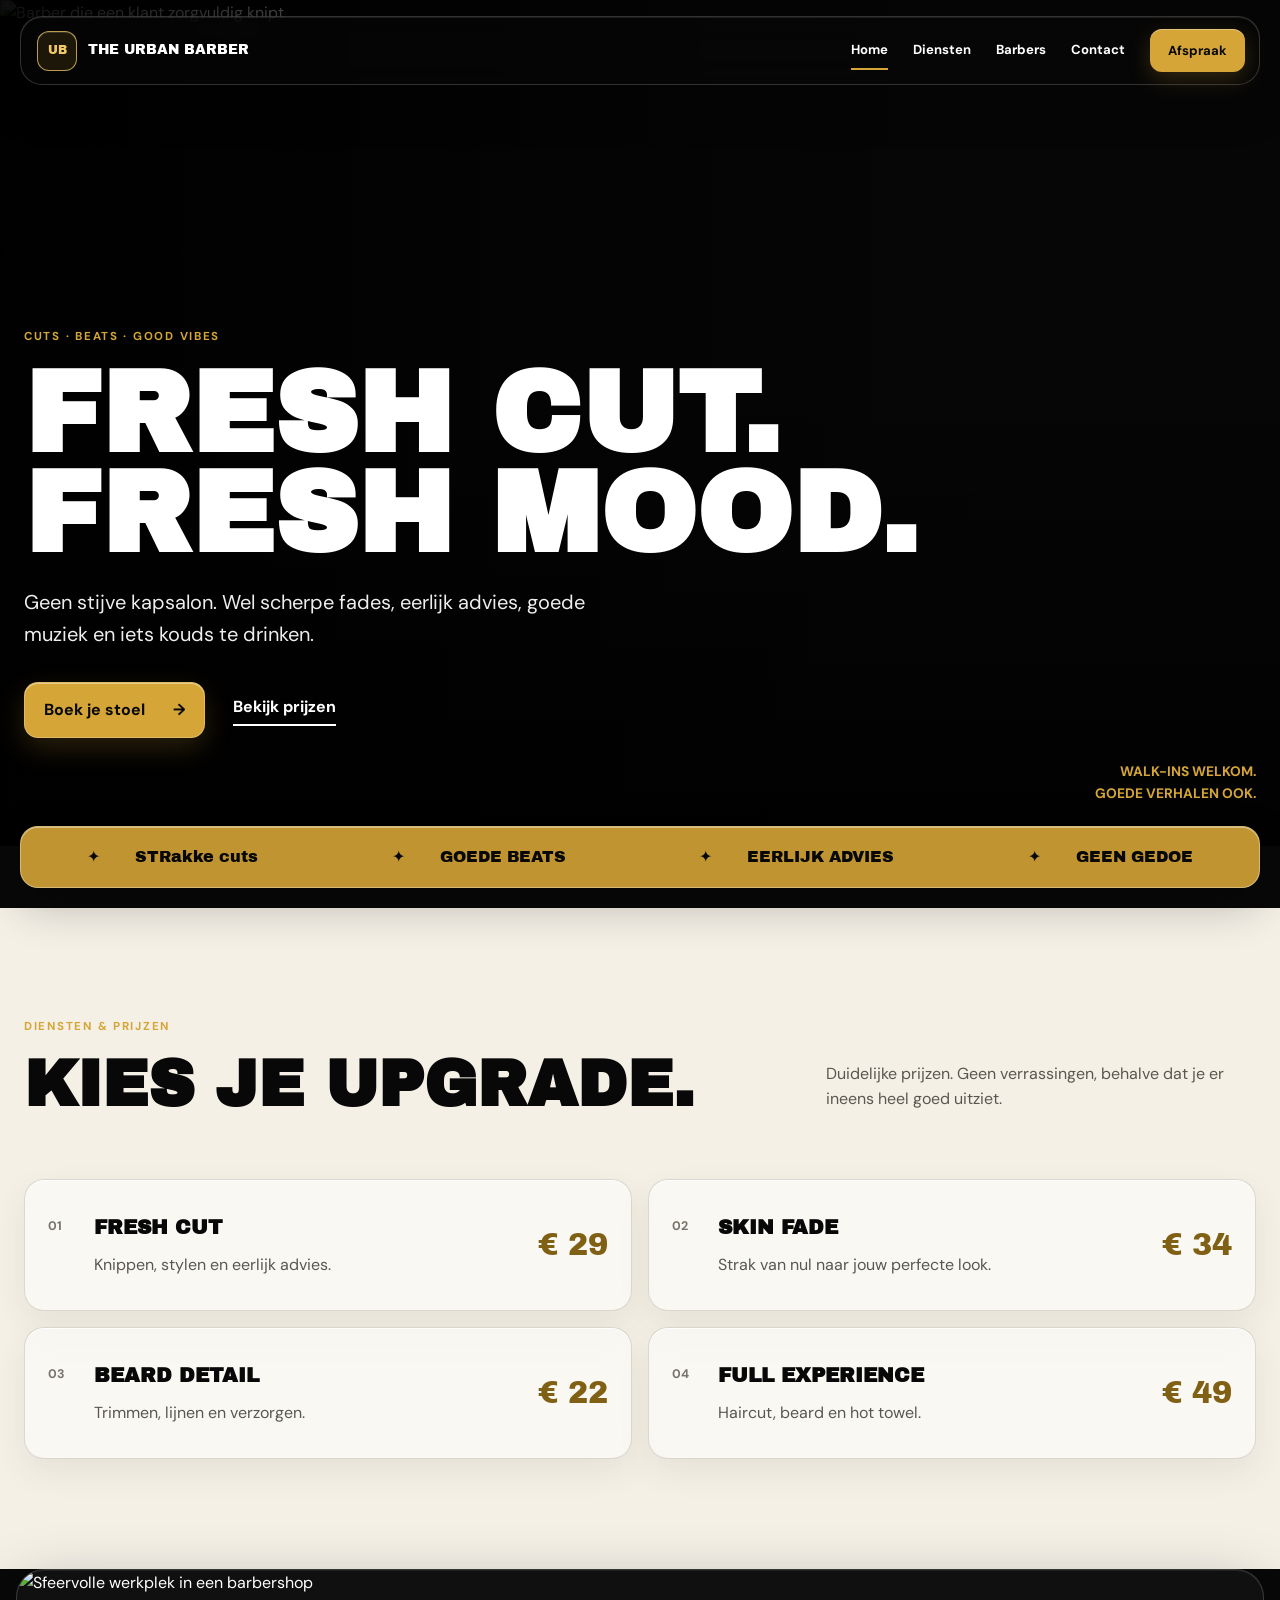
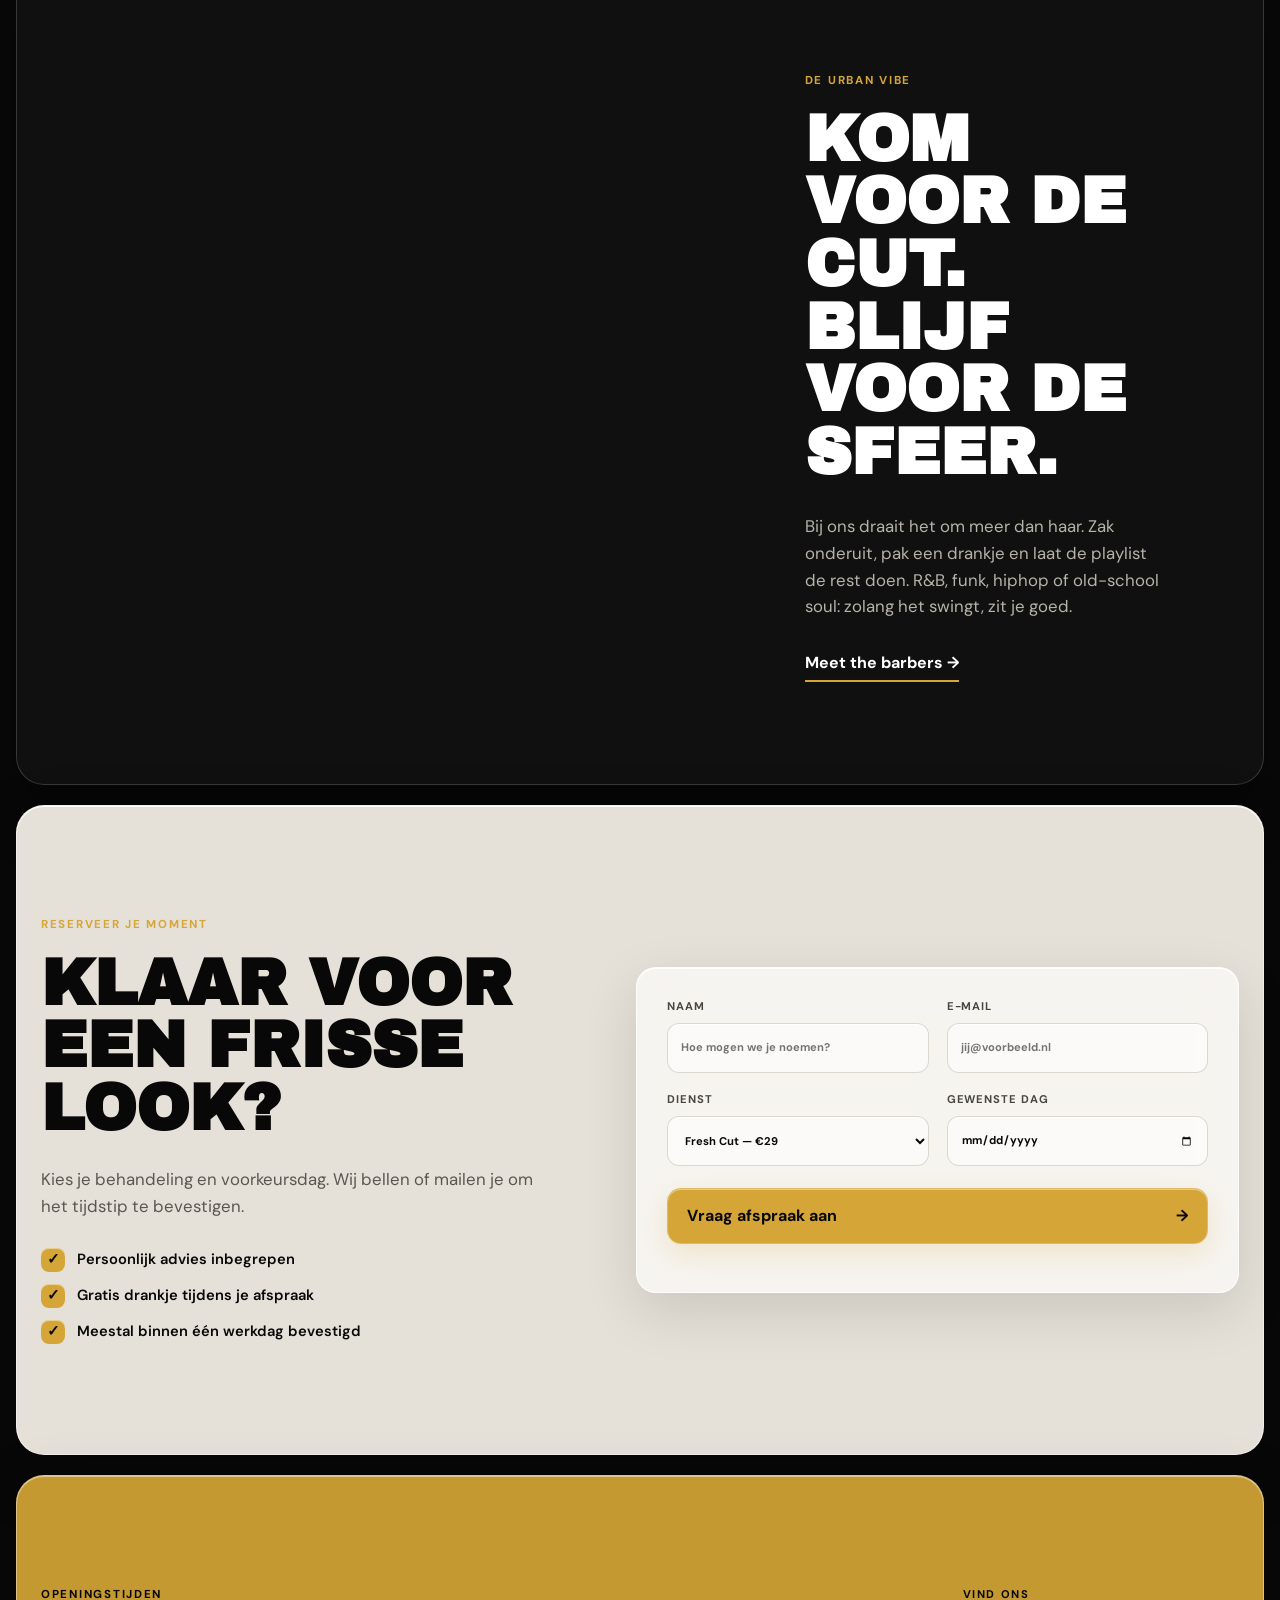
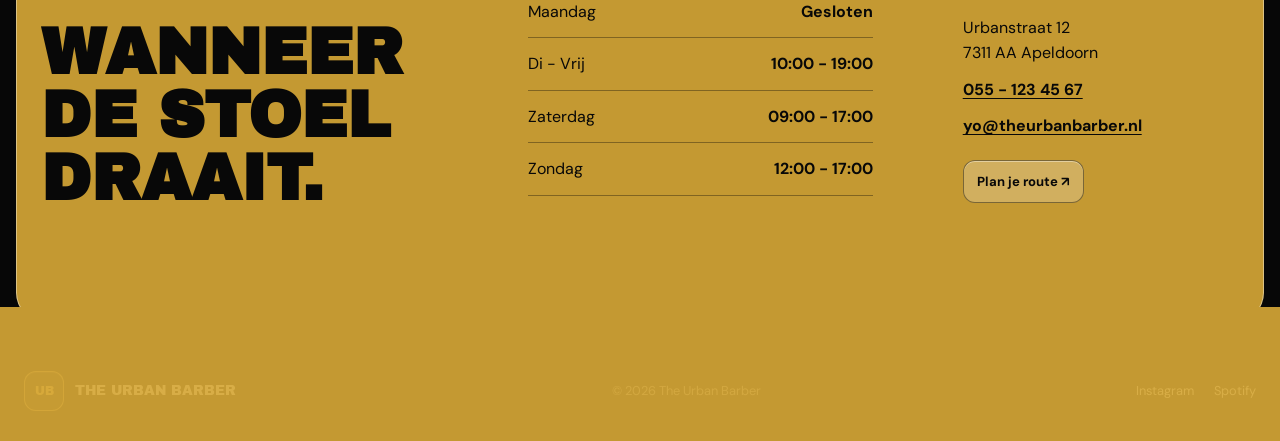
==== commit d4b87555: "style: voeg liquid glass en ronde vormen toe" ====
--- a/index.html
+++ b/index.html
@@ -8,8 +8,8 @@
   <link rel="preconnect" href="https://fonts.googleapis.com">
   <link rel="preconnect" href="https://fonts.gstatic.com" crossorigin>
   <link href="https://fonts.googleapis.com/css2?family=Archivo+Black&family=DM+Sans:wght@400;500;600;700&display=swap" rel="stylesheet">
-  <link rel="stylesheet" href="css/style.css?v=2">
-  <script src="js/main.js?v=2" defer></script>
+  <link rel="stylesheet" href="css/style.css?v=3">
+  <script src="js/main.js?v=3" defer></script>
 </head>
 <body>
   <a class="skip-link" href="#main">Direct naar inhoud</a>
--- a/css/style.css
+++ b/css/style.css
@@ -8,6 +8,12 @@
   --white: #ffffff;
   --muted: #b7b3aa;
   --line: rgba(255, 255, 255, 0.16);
+  --glass: rgba(255, 255, 255, 0.09);
+  --glass-strong: rgba(255, 255, 255, 0.15);
+  --glass-light: rgba(255, 255, 255, 0.62);
+  --radius-sm: 12px;
+  --radius-md: 20px;
+  --radius-lg: 28px;
   --max: 1240px;
 }
 
@@ -25,16 +31,16 @@
 .skip-link { position: fixed; top: 8px; left: 8px; z-index: 100; padding: 10px 16px; background: var(--gold); color: var(--black); transform: translateY(-150%); }
 .skip-link:focus { transform: translateY(0); }
 
-.site-header { position: absolute; z-index: 20; top: 0; left: 0; display: flex; width: 100%; align-items: center; justify-content: space-between; padding: 20px max(24px, calc((100vw - var(--max)) / 2)); border-bottom: 1px solid rgba(255,255,255,.22); background: linear-gradient(rgba(0,0,0,.35), transparent); }
-.site-header.solid { position: relative; background: var(--black); }
+.site-header { position: absolute; z-index: 20; top: 16px; left: 50%; display: flex; width: min(var(--max), calc(100% - 32px)); align-items: center; justify-content: space-between; padding: 12px 14px 12px 16px; border: 1px solid rgba(255,255,255,.18); border-radius: 22px; background: rgba(8,8,8,.52); box-shadow: 0 15px 50px rgba(0,0,0,.24), inset 0 1px 0 rgba(255,255,255,.09); backdrop-filter: blur(18px) saturate(130%); transform: translateX(-50%); }
+.site-header.solid { position: relative; top: 0; margin: 16px auto; background: rgba(18,18,18,.78); transform: none; left: auto; }
 .brand { display: inline-flex; align-items: center; gap: 11px; font-size: .86rem; }
-.brand-mark { display: grid; width: 40px; height: 40px; place-items: center; border: 2px solid var(--gold); color: var(--gold); font-size: .74rem; }
+.brand-mark { display: grid; width: 40px; height: 40px; place-items: center; border: 1px solid rgba(240,202,104,.75); border-radius: 12px; background: rgba(213,166,55,.12); box-shadow: inset 0 1px 0 rgba(255,255,255,.14); color: var(--gold-light); font-size: .74rem; }
 .main-nav { display: flex; align-items: center; gap: 25px; font-size: .82rem; font-weight: 700; }
 .main-nav a:not(.nav-cta) { padding: 8px 0; border-bottom: 2px solid transparent; }
 .main-nav a.active, .main-nav a:hover { border-color: var(--gold); }
-.nav-cta { padding: 11px 18px; background: var(--gold); color: var(--black); transition: background .2s, transform .2s; }
+.nav-cta { padding: 11px 18px; border-radius: 12px; background: var(--gold); box-shadow: 0 7px 22px rgba(213,166,55,.22), inset 0 1px 0 rgba(255,255,255,.35); color: var(--black); transition: background .2s, transform .2s; }
 .nav-cta:hover { background: var(--gold-light); transform: translateY(-2px); }
-.menu-button { display: none; width: 44px; height: 44px; border: 0; background: var(--gold); cursor: pointer; }
+.menu-button { display: none; width: 44px; height: 44px; border: 1px solid rgba(255,255,255,.25); border-radius: 13px; background: var(--gold); box-shadow: inset 0 1px 0 rgba(255,255,255,.38); cursor: pointer; }
 .menu-icon, .menu-icon::before, .menu-icon::after { display: block; width: 20px; height: 2px; margin: auto; background: var(--black); content: ""; transition: .2s; }
 .menu-icon::before { transform: translateY(-6px); }
 .menu-icon::after { transform: translateY(4px); }
@@ -48,14 +54,14 @@
 .hero h1, .page-intro h1 { max-width: 1060px; margin-bottom: 22px; font-size: clamp(4rem, 9vw, 8.3rem); line-height: .87; }
 .hero-text { max-width: 620px; margin-bottom: 32px; color: #eee; font-size: clamp(1rem, 2vw, 1.25rem); }
 .hero-actions { display: flex; align-items: center; gap: 28px; }
-.button { display: inline-flex; min-height: 52px; align-items: center; justify-content: space-between; gap: 28px; padding: 14px 19px; border: 0; font-weight: 700; cursor: pointer; transition: background .2s, transform .2s; }
+.button { display: inline-flex; min-height: 52px; align-items: center; justify-content: space-between; gap: 28px; padding: 14px 19px; border: 1px solid rgba(255,255,255,.24); border-radius: 14px; font-weight: 700; cursor: pointer; transition: background .2s, transform .2s, box-shadow .2s; }
 .button:hover { transform: translateY(-2px); }
-.button-primary { background: var(--gold); color: var(--black); }
+.button-primary { background: var(--gold); box-shadow: 0 10px 28px rgba(213,166,55,.2), inset 0 1px 0 rgba(255,255,255,.42); color: var(--black); }
 .button-primary:hover { background: var(--gold-light); }
 .text-link { padding-bottom: 4px; border-bottom: 2px solid var(--white); font-weight: 700; }
 .text-link.gold { border-color: var(--gold); }
 .hero-note { position: absolute; right: max(24px, calc((100vw - var(--max)) / 2)); bottom: 42px; margin: 0; color: var(--gold); font-size: .86rem; font-weight: 700; text-align: right; text-transform: uppercase; }
-.ticker { display: flex; justify-content: space-around; gap: 35px; padding: 17px; overflow: hidden; background: var(--gold); color: var(--black); font-family: "Archivo Black", sans-serif; font-size: clamp(.76rem, 2vw, 1rem); white-space: nowrap; }
+.ticker { display: flex; width: min(var(--max), calc(100% - 32px)); justify-content: space-around; gap: 35px; margin: -20px auto 20px; padding: 17px; overflow: hidden; border: 1px solid rgba(255,255,255,.34); border-radius: 18px; background: rgba(213,166,55,.9); box-shadow: 0 18px 45px rgba(0,0,0,.24), inset 0 1px 0 rgba(255,255,255,.4); backdrop-filter: blur(14px); color: var(--black); font-family: "Archivo Black", sans-serif; font-size: clamp(.76rem, 2vw, 1rem); white-space: nowrap; }
 .ticker span::before { content: "✦"; margin-right: 35px; }
 
 .section, .booking-section, .contact-section, .barber-grid, .playlist-section { padding: 110px max(24px, calc((100vw - var(--max)) / 2)); }
@@ -63,36 +69,36 @@
 .section { background: var(--cream); color: var(--black); }
 .section-heading { display: flex; align-items: end; justify-content: space-between; gap: 60px; margin-bottom: 62px; }
 .section-heading > p { max-width: 430px; margin-bottom: 5px; color: #595750; }
-.price-list { border-top: 2px solid var(--black); }
-.price-item { display: flex; min-height: 106px; align-items: center; justify-content: space-between; gap: 30px; padding: 24px 0; border-bottom: 1px solid #aaa69c; transition: padding .2s, background .2s; }
-.price-item:hover { padding-right: 14px; padding-left: 14px; background: rgba(213,166,55,.13); }
-.price-item div { display: grid; grid-template-columns: 46px 230px 1fr; align-items: center; gap: 18px; }
+.price-list { display: grid; grid-template-columns: 1fr 1fr; gap: 16px; border: 0; }
+.price-item { display: flex; min-height: 132px; align-items: center; justify-content: space-between; gap: 24px; padding: 23px; border: 1px solid rgba(96,84,56,.2); border-radius: var(--radius-md); background: rgba(255,255,255,.52); box-shadow: 0 13px 32px rgba(78,64,35,.08), inset 0 1px 0 rgba(255,255,255,.85); backdrop-filter: blur(14px); transition: transform .2s, background .2s, box-shadow .2s; }
+.price-item:hover { padding: 23px; background: rgba(255,255,255,.78); box-shadow: 0 18px 38px rgba(78,64,35,.14), inset 0 1px 0 rgba(255,255,255,.95); transform: translateY(-3px); }
+.price-item div { display: grid; grid-template-columns: 34px 1fr; align-items: center; gap: 9px 12px; }
 .price-item span { color: #77736a; font-size: .78rem; font-weight: 700; }
 .price-item h3, .price-item p { margin: 0; }
 .price-item h3 { font-size: 1.25rem; }
-.price-item p { color: #595750; }
+.price-item p { grid-column: 2; color: #595750; }
 .price-item strong { flex: 0 0 auto; color: #806015; font: 1.9rem "Archivo Black", sans-serif; }
 
-.vibe-section { display: grid; grid-template-columns: minmax(0, 1.1fr) minmax(420px, .9fr); min-height: 680px; background: var(--black); }
+.vibe-section { display: grid; width: min(1400px, calc(100% - 32px)); grid-template-columns: minmax(0, 1.1fr) minmax(420px, .9fr); min-height: 680px; margin: 0 auto 20px; overflow: hidden; border: 1px solid var(--line); border-radius: var(--radius-lg); background: rgba(255,255,255,.035); box-shadow: 0 22px 65px rgba(0,0,0,.3), inset 0 1px 0 rgba(255,255,255,.07); }
 .vibe-section img { height: 100%; min-height: 680px; }
 .vibe-copy { display: flex; flex-direction: column; justify-content: center; padding: clamp(55px, 8vw, 130px); }
 .vibe-copy h2 { margin-bottom: 28px; font-size: clamp(2.7rem, 5vw, 4.8rem); }
 .vibe-copy > p:not(.eyebrow) { max-width: 570px; margin-bottom: 30px; color: var(--muted); font-size: 1.05rem; }
 .vibe-copy .text-link { align-self: flex-start; }
 
-.booking-section { display: grid; grid-template-columns: .9fr 1.1fr; align-items: center; gap: clamp(50px, 8vw, 120px); background: var(--cream); color: var(--black); }
+.booking-section { display: grid; width: min(1400px, calc(100% - 32px)); grid-template-columns: .9fr 1.1fr; align-items: center; gap: clamp(50px, 8vw, 120px); margin: 0 auto 20px; border: 1px solid rgba(255,255,255,.5); border-radius: var(--radius-lg); background: rgba(244,240,230,.94); box-shadow: 0 22px 65px rgba(0,0,0,.18), inset 0 1px 0 rgba(255,255,255,.95); color: var(--black); }
 .booking-intro > p:not(.eyebrow) { max-width: 510px; margin: 25px 0 28px; color: #595750; font-size: 1.05rem; }
 .booking-perks { display: grid; gap: 12px; margin: 0; padding: 0; list-style: none; }
 .booking-perks li { display: flex; align-items: center; gap: 12px; font-size: .92rem; font-weight: 600; }
-.booking-perks li::before { display: grid; width: 24px; height: 24px; flex: 0 0 24px; place-items: center; background: var(--gold); content: "✓"; font-weight: 700; }
-.booking-form { display: grid; grid-template-columns: 1fr 1fr; gap: 18px; align-content: start; align-self: center; padding: 30px; background: var(--white); box-shadow: 0 18px 55px rgba(0,0,0,.13); }
+.booking-perks li::before { display: grid; width: 24px; height: 24px; flex: 0 0 24px; place-items: center; border-radius: 8px; background: var(--gold); box-shadow: inset 0 1px 0 rgba(255,255,255,.45); content: "✓"; font-weight: 700; }
+.booking-form { display: grid; grid-template-columns: 1fr 1fr; gap: 18px; align-content: start; align-self: center; padding: 30px; border: 1px solid rgba(255,255,255,.78); border-radius: var(--radius-md); background: var(--glass-light); box-shadow: 0 18px 55px rgba(0,0,0,.12), inset 0 1px 0 rgba(255,255,255,.95); backdrop-filter: blur(22px) saturate(120%); }
 .booking-form label { display: grid; gap: 7px; color: #494740; font-size: .7rem; font-weight: 700; letter-spacing: .08em; text-transform: uppercase; }
-.booking-form input, .booking-form select { width: 100%; min-width: 0; min-height: 50px; padding: 12px 13px; border: 1px solid #c9c3b7; border-radius: 0; outline: none; background: #faf9f6; color: var(--black); }
+.booking-form input, .booking-form select { width: 100%; min-width: 0; min-height: 50px; padding: 12px 13px; border: 1px solid rgba(125,111,81,.25); border-radius: var(--radius-sm); outline: none; background: rgba(255,255,255,.58); box-shadow: inset 0 1px 0 rgba(255,255,255,.95); color: var(--black); }
 .booking-form input:focus, .booking-form select:focus { border-color: var(--gold); box-shadow: 0 0 0 3px rgba(213,166,55,.2); }
 .booking-form .button { grid-column: 1 / -1; margin-top: 4px; }
 .form-status { grid-column: 1 / -1; margin: 0; color: #735718; font-weight: 700; }
 
-.contact-section { display: grid; grid-template-columns: 1.15fr 1fr .8fr; gap: clamp(45px, 7vw, 100px); background: var(--gold); color: var(--black); }
+.contact-section { display: grid; width: min(1400px, calc(100% - 32px)); grid-template-columns: 1.15fr 1fr .8fr; gap: clamp(45px, 7vw, 100px); margin: 0 auto 20px; border: 1px solid rgba(255,255,255,.4); border-radius: var(--radius-lg); background: rgba(213,166,55,.92); box-shadow: 0 22px 65px rgba(0,0,0,.22), inset 0 1px 0 rgba(255,255,255,.45); backdrop-filter: blur(18px); color: var(--black); }
 .contact-section .eyebrow { color: var(--black); }
 .hours { margin: 0; }
 .hours div { display: flex; justify-content: space-between; gap: 20px; padding: 13px 0; border-bottom: 1px solid rgba(0,0,0,.35); }
@@ -101,7 +107,7 @@
 .contact-details p { margin: 0; }
 .contact-label { font-size: .7rem; font-weight: 700; letter-spacing: .14em; text-transform: uppercase; }
 .contact-details a:not(.route-link) { font-weight: 700; text-decoration: underline; text-underline-offset: 3px; }
-.route-link { margin-top: 10px; padding: 10px 13px; border: 2px solid var(--black); font-size: .82rem; font-weight: 700; }
+.route-link { margin-top: 10px; padding: 10px 13px; border: 1px solid rgba(0,0,0,.42); border-radius: var(--radius-sm); background: rgba(255,255,255,.22); box-shadow: inset 0 1px 0 rgba(255,255,255,.4); font-size: .82rem; font-weight: 700; }
 .site-footer { display: flex; align-items: center; justify-content: space-between; gap: 25px; padding: 30px max(24px, calc((100vw - var(--max)) / 2)); font-size: .8rem; }
 .site-footer p { margin: 0; color: var(--muted); }
 .footer-links { display: flex; gap: 20px; }
@@ -111,13 +117,13 @@
 .page-intro h1 { max-width: 1150px; font-size: clamp(3.8rem, 8vw, 7.6rem); }
 .page-intro > p:last-child { max-width: 670px; margin: 32px 0 0; color: #595750; font-size: 1.15rem; }
 .barber-grid { display: grid; grid-template-columns: repeat(3, 1fr); gap: 25px; }
-.barber { padding-bottom: 20px; border-bottom: 1px solid var(--line); }
-.barber img { aspect-ratio: 3 / 4; margin-bottom: 22px; filter: grayscale(1); transition: filter .3s, transform .3s; }
-.barber:hover img { filter: grayscale(0); transform: translateY(-5px); }
+.barber { padding: 14px 14px 22px; border: 1px solid var(--line); border-radius: var(--radius-md); background: var(--glass); box-shadow: inset 0 1px 0 rgba(255,255,255,.08); backdrop-filter: blur(16px); }
+.barber img { aspect-ratio: 3 / 4; margin-bottom: 22px; border-radius: 14px; filter: grayscale(1); transition: filter .3s, transform .3s; }
+.barber:hover img { filter: grayscale(0); transform: translateY(-3px); }
 .barber span { color: var(--gold); font-size: .7rem; font-weight: 700; letter-spacing: .12em; text-transform: uppercase; }
 .barber h2 { margin: 8px 0; font-size: 2.3rem; }
 .barber p { margin-bottom: 0; color: var(--muted); }
-.playlist-section { display: grid; grid-template-columns: 1.35fr 1fr auto; align-items: end; gap: 50px; background: var(--panel); }
+.playlist-section { display: grid; width: min(1400px, calc(100% - 32px)); grid-template-columns: 1.35fr 1fr auto; align-items: end; gap: 50px; margin: 20px auto; border: 1px solid var(--line); border-radius: var(--radius-lg); background: var(--glass); box-shadow: 0 18px 55px rgba(0,0,0,.24), inset 0 1px 0 rgba(255,255,255,.08); backdrop-filter: blur(20px); }
 .playlist-section > p { margin: 0; color: var(--muted); }
 
 @media (max-width: 1000px) {
@@ -135,7 +141,7 @@
   .site-header { padding: 14px 18px; }
   .brand { font-size: .72rem; }
   .menu-button { position: relative; z-index: 22; display: block; }
-  .main-nav { position: fixed; inset: 0; z-index: 21; display: none; flex-direction: column; align-items: stretch; justify-content: center; gap: 18px; padding: 28px; background: var(--black); font-size: 1.35rem; }
+  .main-nav { position: fixed; inset: 12px; z-index: 21; display: none; flex-direction: column; align-items: stretch; justify-content: center; gap: 18px; padding: 28px; border: 1px solid var(--line); border-radius: var(--radius-lg); background: rgba(8,8,8,.9); box-shadow: 0 20px 70px rgba(0,0,0,.5), inset 0 1px 0 rgba(255,255,255,.1); backdrop-filter: blur(24px); font-size: 1.35rem; }
   .main-nav.open { display: flex; }
   .main-nav .nav-cta { text-align: center; }
   .menu-button[aria-expanded="true"] .menu-icon { background: transparent; }
@@ -146,10 +152,11 @@
   .hero h1, .page-intro h1 { font-size: clamp(3.3rem, 16vw, 5.2rem); }
   .hero-note { display: none; }
   .hero-actions { align-items: flex-start; flex-direction: column; gap: 20px; }
-  .ticker { justify-content: flex-start; }
+  .ticker { justify-content: flex-start; margin-top: -14px; }
   .section, .booking-section, .contact-section, .barber-grid, .playlist-section { padding: 72px 20px; }
   .section-heading { display: block; margin-bottom: 40px; }
   .section-heading > p { margin-top: 22px; }
+  .price-list { grid-template-columns: 1fr; }
   .price-item div { display: block; }
   .price-item h3 { margin: 5px 0; }
   .price-item p { display: none; }
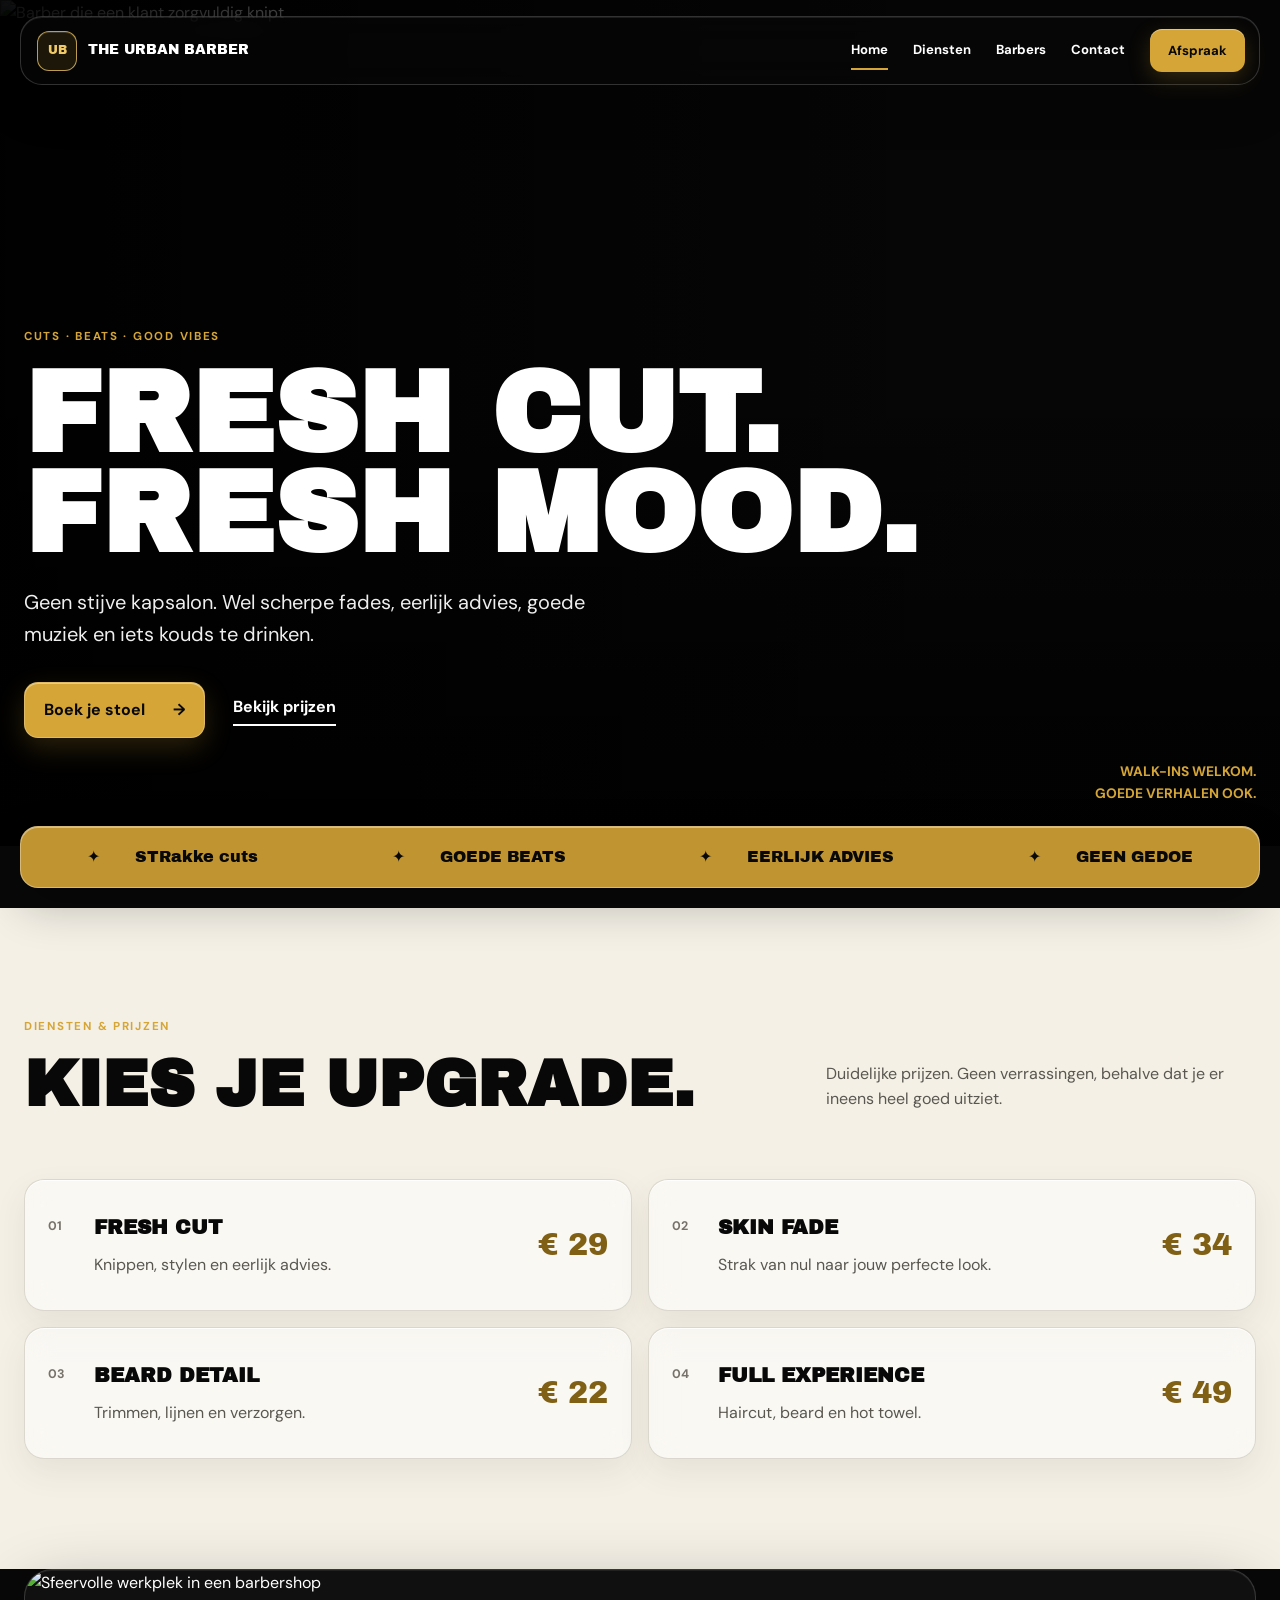
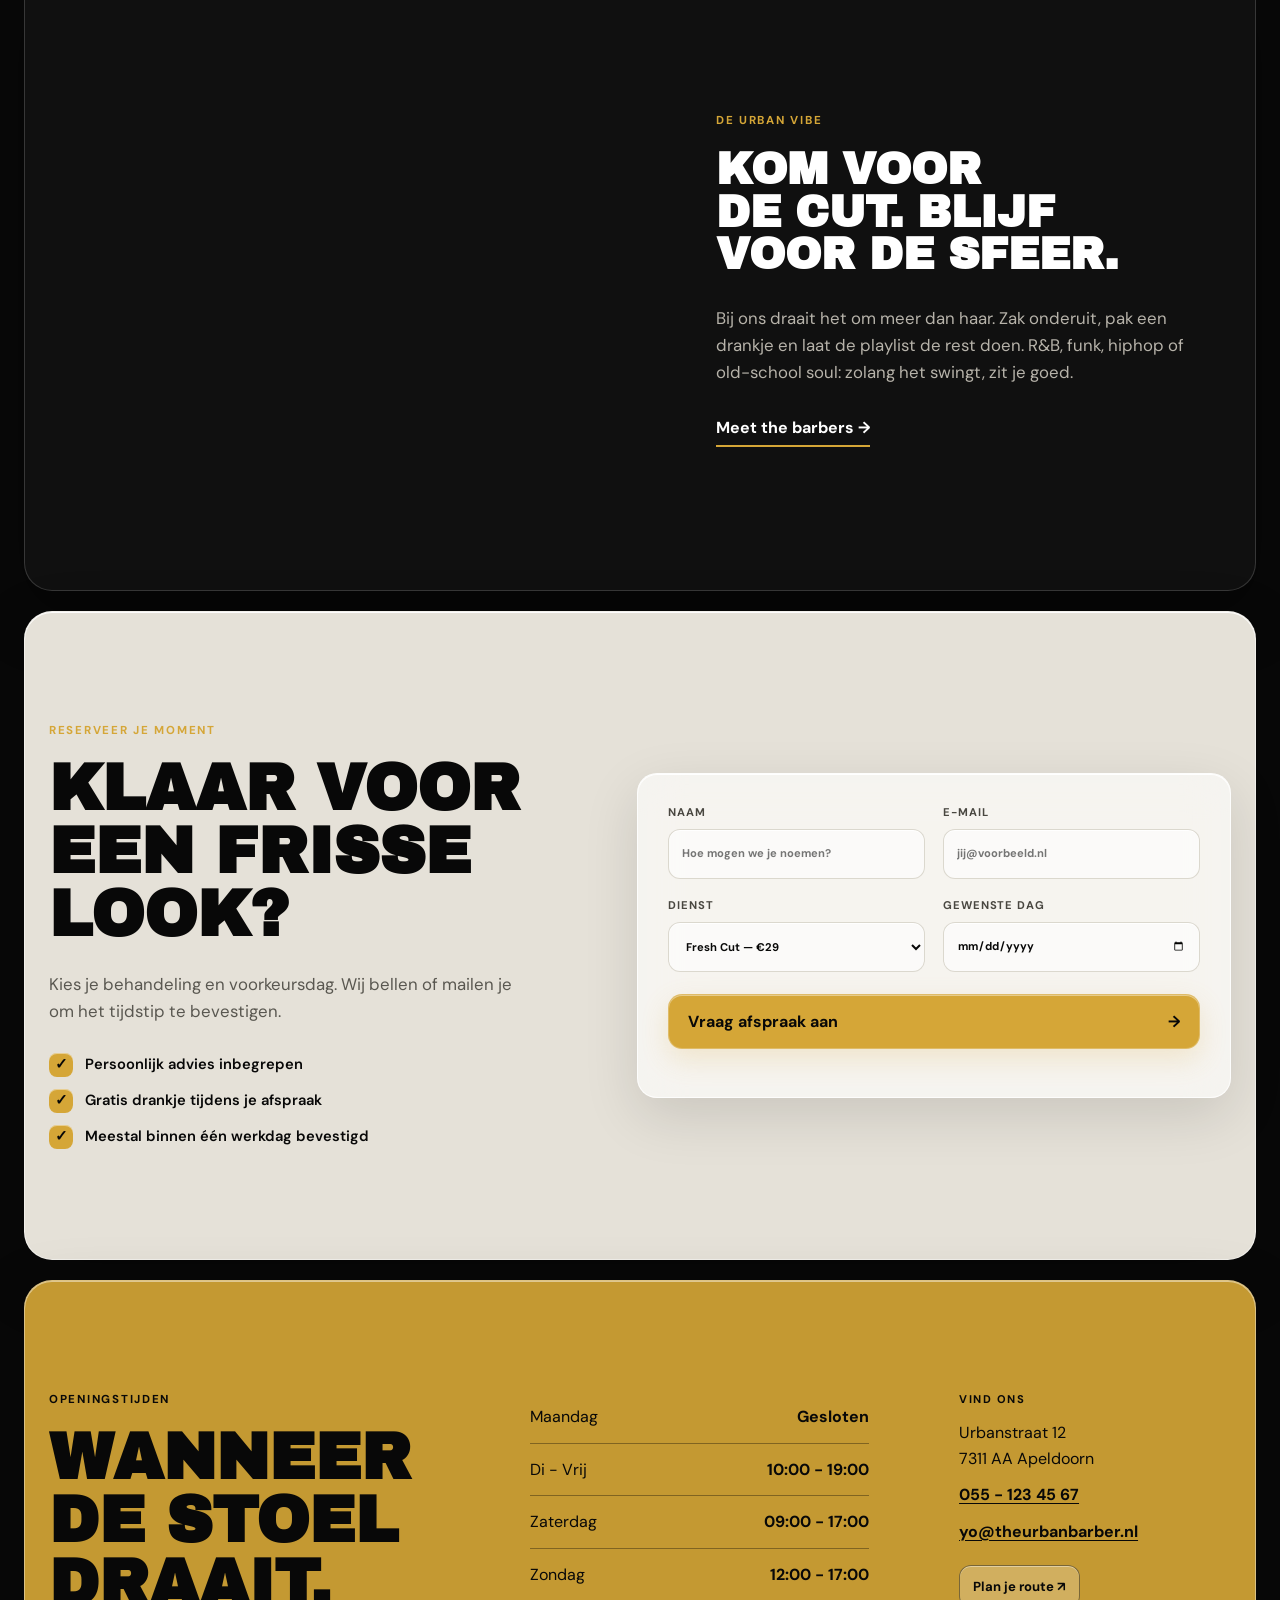
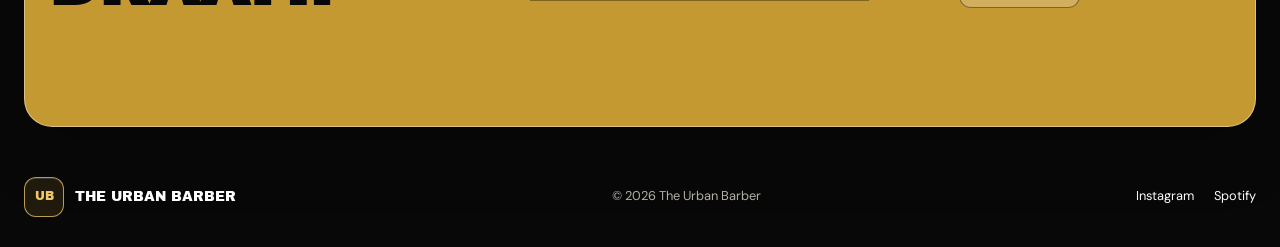
==== commit 3c1baa38: "style: verbeter liquid glass op brede schermen" ====
--- a/index.html
+++ b/index.html
@@ -8,8 +8,8 @@
   <link rel="preconnect" href="https://fonts.googleapis.com">
   <link rel="preconnect" href="https://fonts.gstatic.com" crossorigin>
   <link href="https://fonts.googleapis.com/css2?family=Archivo+Black&family=DM+Sans:wght@400;500;600;700&display=swap" rel="stylesheet">
-  <link rel="stylesheet" href="css/style.css?v=3">
-  <script src="js/main.js?v=3" defer></script>
+  <link rel="stylesheet" href="css/style.css?v=4">
+  <script src="js/main.js?v=4" defer></script>
 </head>
 <body>
   <a class="skip-link" href="#main">Direct naar inhoud</a>
--- a/css/style.css
+++ b/css/style.css
@@ -79,14 +79,14 @@
 .price-item p { grid-column: 2; color: #595750; }
 .price-item strong { flex: 0 0 auto; color: #806015; font: 1.9rem "Archivo Black", sans-serif; }
 
-.vibe-section { display: grid; width: min(1400px, calc(100% - 32px)); grid-template-columns: minmax(0, 1.1fr) minmax(420px, .9fr); min-height: 680px; margin: 0 auto 20px; overflow: hidden; border: 1px solid var(--line); border-radius: var(--radius-lg); background: rgba(255,255,255,.035); box-shadow: 0 22px 65px rgba(0,0,0,.3), inset 0 1px 0 rgba(255,255,255,.07); }
-.vibe-section img { height: 100%; min-height: 680px; }
-.vibe-copy { display: flex; flex-direction: column; justify-content: center; padding: clamp(55px, 8vw, 130px); }
-.vibe-copy h2 { margin-bottom: 28px; font-size: clamp(2.7rem, 5vw, 4.8rem); }
+.vibe-section { display: grid; width: min(1680px, calc(100% - 48px)); grid-template-columns: minmax(0, 1.04fr) minmax(560px, .96fr); min-height: 620px; margin: 0 auto 20px; overflow: hidden; border: 1px solid var(--line); border-radius: var(--radius-lg); background: rgba(255,255,255,.035); box-shadow: 0 22px 65px rgba(0,0,0,.3), inset 0 1px 0 rgba(255,255,255,.07); }
+.vibe-section img { height: 100%; min-height: 620px; }
+.vibe-copy { display: flex; flex-direction: column; justify-content: center; padding: clamp(48px, 4vw, 68px); }
+.vibe-copy h2 { max-width: 720px; margin-bottom: 28px; font-size: clamp(2.7rem, 3.4vw, 3.65rem); text-wrap: balance; }
 .vibe-copy > p:not(.eyebrow) { max-width: 570px; margin-bottom: 30px; color: var(--muted); font-size: 1.05rem; }
 .vibe-copy .text-link { align-self: flex-start; }
 
-.booking-section { display: grid; width: min(1400px, calc(100% - 32px)); grid-template-columns: .9fr 1.1fr; align-items: center; gap: clamp(50px, 8vw, 120px); margin: 0 auto 20px; border: 1px solid rgba(255,255,255,.5); border-radius: var(--radius-lg); background: rgba(244,240,230,.94); box-shadow: 0 22px 65px rgba(0,0,0,.18), inset 0 1px 0 rgba(255,255,255,.95); color: var(--black); }
+.booking-section { display: grid; width: min(1680px, calc(100% - 48px)); grid-template-columns: .9fr 1.1fr; align-items: center; gap: clamp(50px, 8vw, 120px); margin: 0 auto 20px; border: 1px solid rgba(255,255,255,.5); border-radius: var(--radius-lg); background: rgba(244,240,230,.94); box-shadow: 0 22px 65px rgba(0,0,0,.18), inset 0 1px 0 rgba(255,255,255,.95); color: var(--black); }
 .booking-intro > p:not(.eyebrow) { max-width: 510px; margin: 25px 0 28px; color: #595750; font-size: 1.05rem; }
 .booking-perks { display: grid; gap: 12px; margin: 0; padding: 0; list-style: none; }
 .booking-perks li { display: flex; align-items: center; gap: 12px; font-size: .92rem; font-weight: 600; }
@@ -98,7 +98,7 @@
 .booking-form .button { grid-column: 1 / -1; margin-top: 4px; }
 .form-status { grid-column: 1 / -1; margin: 0; color: #735718; font-weight: 700; }
 
-.contact-section { display: grid; width: min(1400px, calc(100% - 32px)); grid-template-columns: 1.15fr 1fr .8fr; gap: clamp(45px, 7vw, 100px); margin: 0 auto 20px; border: 1px solid rgba(255,255,255,.4); border-radius: var(--radius-lg); background: rgba(213,166,55,.92); box-shadow: 0 22px 65px rgba(0,0,0,.22), inset 0 1px 0 rgba(255,255,255,.45); backdrop-filter: blur(18px); color: var(--black); }
+.contact-section { display: grid; width: min(1680px, calc(100% - 48px)); grid-template-columns: 1.15fr 1fr .8fr; gap: clamp(45px, 7vw, 100px); margin: 0 auto 20px; border: 1px solid rgba(255,255,255,.4); border-radius: var(--radius-lg); background: rgba(213,166,55,.92); box-shadow: 0 22px 65px rgba(0,0,0,.22), inset 0 1px 0 rgba(255,255,255,.45); backdrop-filter: blur(18px); color: var(--black); }
 .contact-section .eyebrow { color: var(--black); }
 .hours { margin: 0; }
 .hours div { display: flex; justify-content: space-between; gap: 20px; padding: 13px 0; border-bottom: 1px solid rgba(0,0,0,.35); }
@@ -123,7 +123,7 @@
 .barber span { color: var(--gold); font-size: .7rem; font-weight: 700; letter-spacing: .12em; text-transform: uppercase; }
 .barber h2 { margin: 8px 0; font-size: 2.3rem; }
 .barber p { margin-bottom: 0; color: var(--muted); }
-.playlist-section { display: grid; width: min(1400px, calc(100% - 32px)); grid-template-columns: 1.35fr 1fr auto; align-items: end; gap: 50px; margin: 20px auto; border: 1px solid var(--line); border-radius: var(--radius-lg); background: var(--glass); box-shadow: 0 18px 55px rgba(0,0,0,.24), inset 0 1px 0 rgba(255,255,255,.08); backdrop-filter: blur(20px); }
+.playlist-section { display: grid; width: min(1680px, calc(100% - 48px)); grid-template-columns: 1.35fr 1fr auto; align-items: end; gap: 50px; margin: 20px auto; border: 1px solid var(--line); border-radius: var(--radius-lg); background: var(--glass); box-shadow: 0 18px 55px rgba(0,0,0,.24), inset 0 1px 0 rgba(255,255,255,.08); backdrop-filter: blur(20px); }
 .playlist-section > p { margin: 0; color: var(--muted); }
 
 @media (max-width: 1000px) {
@@ -135,6 +135,13 @@
   .contact-details { grid-column: 2; }
   .playlist-section { grid-template-columns: 1fr 1fr; }
   .playlist-section .button { grid-column: 1 / -1; justify-self: start; }
+}
+
+@media (min-width: 1800px) {
+  .vibe-section { grid-template-columns: 1.04fr .96fr; }
+  .vibe-copy { padding: 60px 70px; }
+  .vibe-copy h2 { font-size: 3.5rem; }
+  .booking-section, .contact-section, .playlist-section { padding-right: 120px; padding-left: 120px; }
 }
 
 @media (max-width: 800px) {
